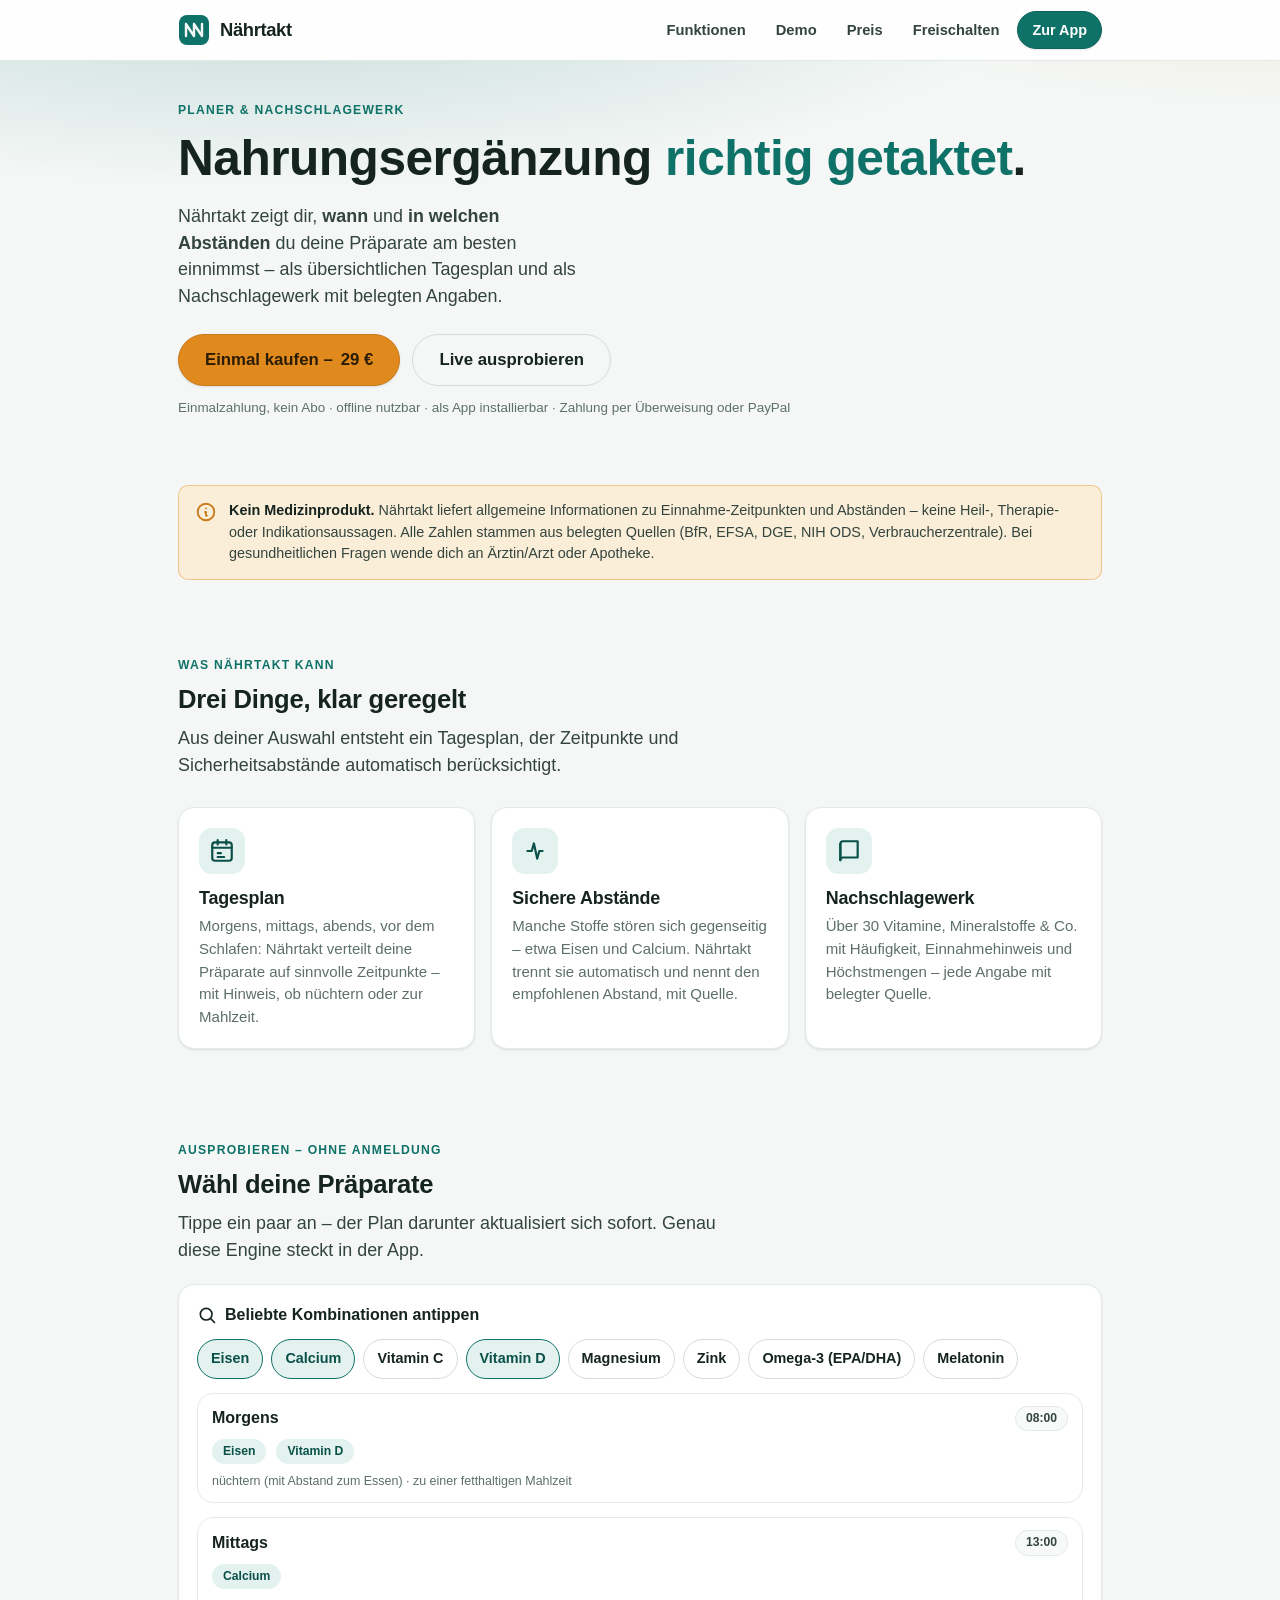
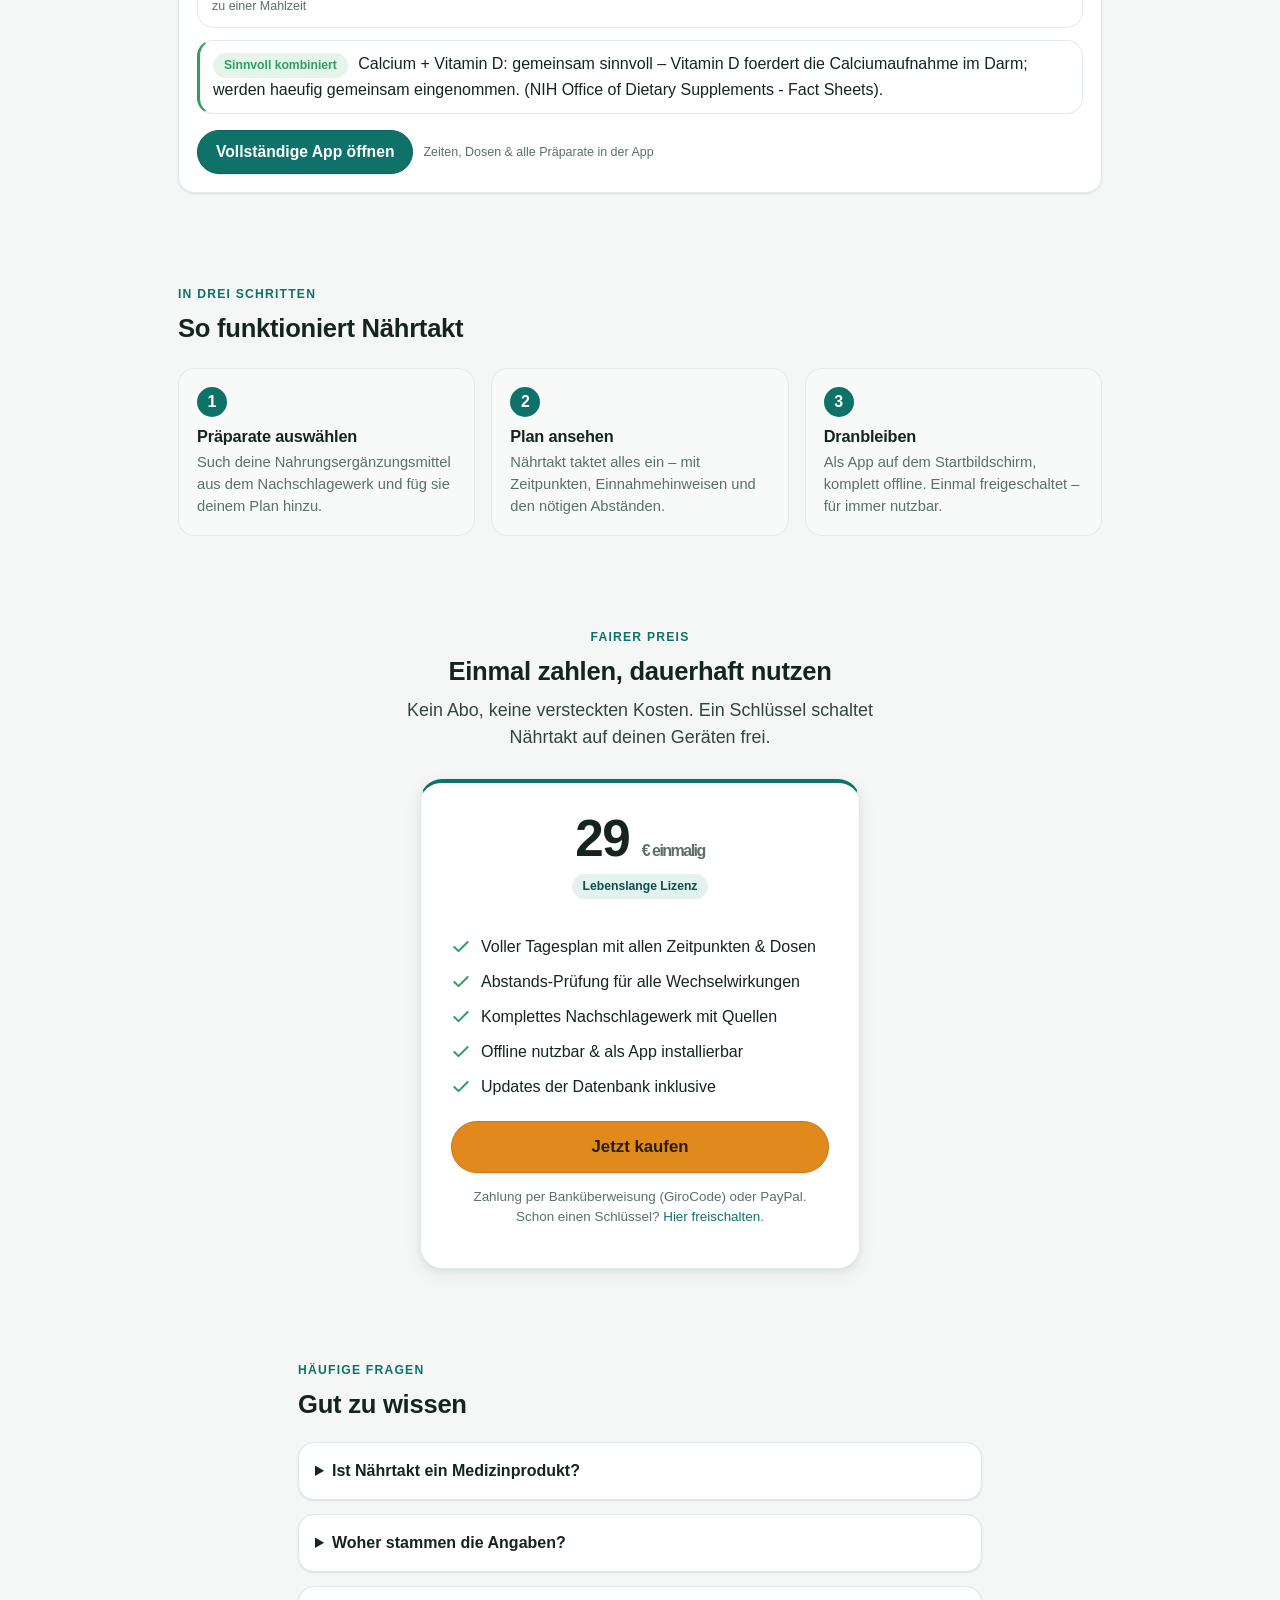
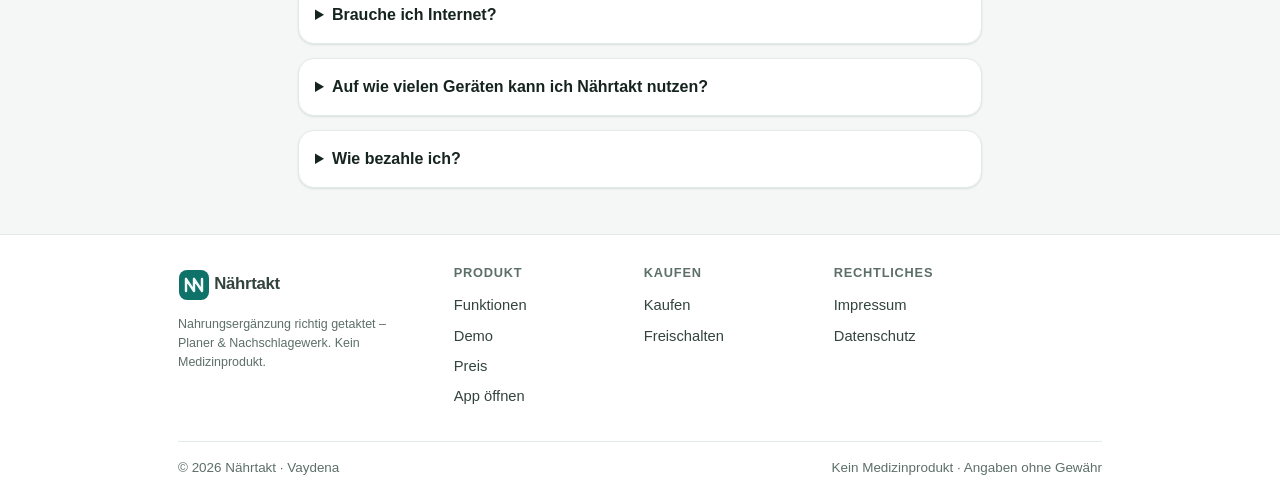
==== naehrtakt-web/index.html @ b441001d "Nährtakt: statische PWA + Supabase-Functions + Hostinger-Deploy Planer und Nachschlagewerk für Nahru" ====
<!doctype html>
<html lang="de">
<head>
<meta charset="utf-8">
<meta name="viewport" content="width=device-width, initial-scale=1, viewport-fit=cover">
<meta name="theme-color" content="#0f7268" media="(prefers-color-scheme: light)">
<meta name="theme-color" content="#16211d" media="(prefers-color-scheme: dark)">
<title>Nährtakt – Nahrungsergänzung richtig getaktet</title>
<meta name="description" content="Nährtakt zeigt dir, wann und in welchen Abständen du deine Nahrungsergänzungsmittel am besten einnimmst – als Tagesplan und Nachschlagewerk. Offline nutzbar, kein Abo. Kein Medizinprodukt.">
<meta name="robots" content="index,follow">
<link rel="canonical" href="https://naehrtakt.vaydena.de/">
<meta property="og:type" content="website">
<meta property="og:title" content="Nährtakt – Nahrungsergänzung richtig getaktet">
<meta property="og:description" content="Tagesplan, Einnahme-Zeitpunkte und Sicherheits-Abstände für deine Nahrungsergänzungsmittel. Offline, ohne Abo.">
<meta property="og:url" content="https://naehrtakt.vaydena.de/">
<meta property="og:locale" content="de_DE">
<link rel="manifest" href="manifest.webmanifest">
<link rel="apple-touch-icon" href="assets/img/icon-180.png">
<link rel="icon" href="assets/img/favicon.svg" type="image/svg+xml">
<link rel="icon" href="assets/img/favicon-32.png" sizes="32x32">
<link rel="stylesheet" href="assets/app.css">
<link rel="stylesheet" href="assets/site.css">
</head>
<body>

<div class="site">

  <!-- ======================= Kopfzeile ======================= -->
  <header class="site-header">
    <div class="container bar">
      <a class="brand" href="index.html" aria-label="Nährtakt Startseite">
        <svg viewBox="0 0 32 32" aria-hidden="true">
          <rect x="1" y="1" width="30" height="30" rx="8" fill="var(--primary)"/>
          <path d="M8 22V10m0 0l8 12m0-12v12m0-12l8 12V10" fill="none" stroke="#fff" stroke-width="2.4" stroke-linecap="round" stroke-linejoin="round" opacity=".95"/>
        </svg>
        Nährtakt
      </a>
      <nav class="site-nav" aria-label="Hauptnavigation">
        <a class="navlink hide-sm" href="#funktionen">Funktionen</a>
        <a class="navlink hide-sm" href="#demo">Demo</a>
        <a class="navlink hide-sm" href="#preis">Preis</a>
        <a class="navlink" href="freischalten.html">Freischalten</a>
        <a class="btn primary sm" href="app.html">Zur App</a>
      </nav>
    </div>
  </header>

  <main>

    <!-- ======================= Hero ======================= -->
    <section class="hero">
      <div class="container">
        <p class="eyebrow">Planer &amp; Nachschlagewerk</p>
        <h1>Nahrungsergänzung <span class="hl">richtig getaktet</span>.</h1>
        <p class="lead">Nährtakt zeigt dir, <strong>wann</strong> und <strong>in welchen Abständen</strong> du deine
          Präparate am besten einnimmst – als übersichtlichen Tagesplan und als Nachschlagewerk mit belegten Angaben.</p>
        <div class="cta-row">
          <a class="btn accent lg" href="#preis">Einmal kaufen – <span id="ctaPrice">29 €</span></a>
          <a class="btn ghost lg" href="#demo">Live ausprobieren</a>
        </div>
        <p class="cta-note">Einmalzahlung, kein Abo · offline nutzbar · als App installierbar · Zahlung per Überweisung oder PayPal</p>
      </div>
    </section>

    <!-- ======================= Med-Hinweis ======================= -->
    <section class="section tight" aria-label="Rechtlicher Hinweis">
      <div class="container">
        <div class="med-note">
          <svg width="22" height="22" viewBox="0 0 24 24" fill="none" stroke="currentColor" stroke-width="2" stroke-linecap="round" stroke-linejoin="round" aria-hidden="true">
            <circle cx="12" cy="12" r="9"/><path d="M12 8h.01M11 12h1v4h1"/>
          </svg>
          <div><strong>Kein Medizinprodukt.</strong> Nährtakt liefert allgemeine Informationen zu Einnahme-Zeitpunkten und
            Abständen – keine Heil-, Therapie- oder Indikationsaussagen. Alle Zahlen stammen aus belegten Quellen
            (BfR, EFSA, DGE, NIH ODS, Verbraucherzentrale). Bei gesundheitlichen Fragen wende dich an Ärztin/Arzt oder Apotheke.</div>
        </div>
      </div>
    </section>

    <!-- ======================= Funktionen ======================= -->
    <section class="section" id="funktionen">
      <div class="container">
        <p class="eyebrow">Was Nährtakt kann</p>
        <h2>Drei Dinge, klar geregelt</h2>
        <p class="lead" style="max-width:56ch;margin-bottom:28px">Aus deiner Auswahl entsteht ein Tagesplan, der
          Zeitpunkte und Sicherheits­abstände automatisch berücksichtigt.</p>
        <div class="feature-grid">
          <div class="feature">
            <div class="fi"><svg width="26" height="26" viewBox="0 0 24 24" fill="none" stroke="currentColor" stroke-width="2" stroke-linecap="round" stroke-linejoin="round"><rect x="3" y="4" width="18" height="17" rx="2.5"/><path d="M3 9h18M8 2v4M16 2v4M8 14h3M8 17.5h6"/></svg></div>
            <h3>Tagesplan</h3>
            <p>Morgens, mittags, abends, vor dem Schlafen: Nährtakt verteilt deine Präparate auf sinnvolle Zeitpunkte –
              mit Hinweis, ob nüchtern oder zur Mahlzeit.</p>
          </div>
          <div class="feature">
            <div class="fi"><svg width="26" height="26" viewBox="0 0 24 24" fill="none" stroke="currentColor" stroke-width="2" stroke-linecap="round" stroke-linejoin="round"><path d="M5 12h4l2-7 3 14 2-7h3"/></svg></div>
            <h3>Sichere Abstände</h3>
            <p>Manche Stoffe stören sich gegenseitig – etwa Eisen und Calcium. Nährtakt trennt sie automatisch und nennt
              den empfohlenen Abstand, mit Quelle.</p>
          </div>
          <div class="feature">
            <div class="fi"><svg width="26" height="26" viewBox="0 0 24 24" fill="none" stroke="currentColor" stroke-width="2" stroke-linecap="round" stroke-linejoin="round"><path d="M4 5.5A2.5 2.5 0 0 1 6.5 3H20v15H6.5A2.5 2.5 0 0 0 4 20.5z"/><path d="M4 5.5V20.5"/></svg></div>
            <h3>Nachschlagewerk</h3>
            <p>Über 30 Vitamine, Mineralstoffe &amp; Co. mit Häufigkeit, Einnahme­hinweis und Höchstmengen – jede Angabe
              mit belegter Quelle.</p>
          </div>
        </div>
      </div>
    </section>

    <!-- ======================= Live-Demo ======================= -->
    <section class="section" id="demo">
      <div class="container">
        <p class="eyebrow">Ausprobieren – ohne Anmeldung</p>
        <h2>Wähl deine Präparate</h2>
        <p class="lead" style="max-width:56ch;margin-bottom:20px">Tippe ein paar an – der Plan darunter aktualisiert sich
          sofort. Genau diese Engine steckt in der App.</p>

        <div class="demo">
          <div class="demo-head">
            <svg width="20" height="20" viewBox="0 0 24 24" fill="none" stroke="currentColor" stroke-width="2" stroke-linecap="round"><circle cx="11" cy="11" r="7"/><path d="M21 21l-4.3-4.3"/></svg>
            <span>Beliebte Kombinationen antippen</span>
          </div>
          <div class="chips" id="demoChips" role="group" aria-label="Präparate auswählen"></div>
          <div class="out" id="demoOut" aria-live="polite"></div>
          <div class="row wrap-row" style="margin-top:16px">
            <a class="btn primary" href="app.html">Vollständige App öffnen</a>
            <span class="muted tiny">Zeiten, Dosen &amp; alle Präparate in der App</span>
          </div>
        </div>
      </div>
    </section>

    <!-- ======================= So funktioniert's ======================= -->
    <section class="section" id="so">
      <div class="container">
        <p class="eyebrow">In drei Schritten</p>
        <h2>So funktioniert Nährtakt</h2>
        <div class="steps" style="margin-top:24px">
          <div class="step"><div class="n">1</div><h3>Präparate auswählen</h3><p>Such deine Nahrungsergänzungsmittel aus dem Nachschlagewerk und füg sie deinem Plan hinzu.</p></div>
          <div class="step"><div class="n">2</div><h3>Plan ansehen</h3><p>Nährtakt taktet alles ein – mit Zeitpunkten, Einnahme­hinweisen und den nötigen Abständen.</p></div>
          <div class="step"><div class="n">3</div><h3>Dranbleiben</h3><p>Als App auf dem Startbildschirm, komplett offline. Einmal freigeschaltet – für immer nutzbar.</p></div>
        </div>
      </div>
    </section>

    <!-- ======================= Preis ======================= -->
    <section class="section" id="preis">
      <div class="container">
        <p class="eyebrow center" style="text-align:center">Fairer Preis</p>
        <h2 class="center">Einmal zahlen, dauerhaft nutzen</h2>
        <p class="lead center" style="max-width:48ch;margin:0 auto 28px">Kein Abo, keine versteckten Kosten. Ein Schlüssel
          schaltet Nährtakt auf deinen Geräten frei.</p>
        <div class="price-wrap">
          <div class="price-card">
            <div class="amount"><span id="priceAmount">29</span> <small>€ einmalig</small></div>
            <span class="badge primary once">Lebenslange Lizenz</span>
            <ul class="price-list">
              <li><svg width="20" height="20" viewBox="0 0 24 24" fill="none" stroke="currentColor" stroke-width="2.4" stroke-linecap="round" stroke-linejoin="round"><path d="M20 6 9 17l-5-5"/></svg><span>Voller Tagesplan mit allen Zeitpunkten &amp; Dosen</span></li>
              <li><svg width="20" height="20" viewBox="0 0 24 24" fill="none" stroke="currentColor" stroke-width="2.4" stroke-linecap="round" stroke-linejoin="round"><path d="M20 6 9 17l-5-5"/></svg><span>Abstands-Prüfung für alle Wechselwirkungen</span></li>
              <li><svg width="20" height="20" viewBox="0 0 24 24" fill="none" stroke="currentColor" stroke-width="2.4" stroke-linecap="round" stroke-linejoin="round"><path d="M20 6 9 17l-5-5"/></svg><span>Komplettes Nachschlagewerk mit Quellen</span></li>
              <li><svg width="20" height="20" viewBox="0 0 24 24" fill="none" stroke="currentColor" stroke-width="2.4" stroke-linecap="round" stroke-linejoin="round"><path d="M20 6 9 17l-5-5"/></svg><span>Offline nutzbar &amp; als App installierbar</span></li>
              <li><svg width="20" height="20" viewBox="0 0 24 24" fill="none" stroke="currentColor" stroke-width="2.4" stroke-linecap="round" stroke-linejoin="round"><path d="M20 6 9 17l-5-5"/></svg><span>Updates der Datenbank inklusive</span></li>
            </ul>
            <a class="btn accent block lg" href="zahlung.html">Jetzt kaufen</a>
            <p class="cta-note" style="text-align:center;margin-top:14px">Zahlung per Banküberweisung (GiroCode) oder PayPal.<br>
              Schon einen Schlüssel? <a href="freischalten.html">Hier freischalten</a>.</p>
          </div>
        </div>
      </div>
    </section>

    <!-- ======================= FAQ ======================= -->
    <section class="section" id="faq">
      <div class="container narrow">
        <p class="eyebrow">Häufige Fragen</p>
        <h2>Gut zu wissen</h2>
        <div class="stack" style="margin-top:22px">
          <details class="card"><summary><strong>Ist Nährtakt ein Medizinprodukt?</strong></summary>
            <p class="muted" style="margin-top:10px">Nein. Nährtakt ist ein Informations- und Planungswerkzeug für
              Nahrungsergänzungsmittel und trifft keine Heil- oder Therapieaussagen. Die Angaben ersetzen keine ärztliche
              oder apothekerliche Beratung.</p></details>
          <details class="card"><summary><strong>Woher stammen die Angaben?</strong></summary>
            <p class="muted" style="margin-top:10px">Ausschließlich aus belegten, öffentlich zugänglichen Quellen: BfR
              (Höchstmengen), EFSA/SCF (Upper Levels), DGE, NIH Office of Dietary Supplements und der Verbraucherzentrale.
              Jede Angabe ist im Nachschlagewerk mit Quelle hinterlegt.</p></details>
          <details class="card"><summary><strong>Brauche ich Internet?</strong></summary>
            <p class="muted" style="margin-top:10px">Nur einmal zum Freischalten. Danach läuft Nährtakt vollständig offline
              – die Daten liegen auf deinem Gerät. Du kannst die App auf dem Startbildschirm installieren.</p></details>
          <details class="card"><summary><strong>Auf wie vielen Geräten kann ich Nährtakt nutzen?</strong></summary>
            <p class="muted" style="margin-top:10px">Ein Schlüssel gilt für mehrere deiner Geräte. Freischalten geht ganz
              einfach über <a href="freischalten.html">Freischalten</a> mit deinem Lizenzschlüssel.</p></details>
          <details class="card"><summary><strong>Wie bezahle ich?</strong></summary>
            <p class="muted" style="margin-top:10px">Per Banküberweisung – bequem mit dem GiroCode zum Abscannen – oder per
              PayPal. Nach Zahlungseingang erhältst du deinen Lizenzschlüssel per E-Mail.</p></details>
        </div>
      </div>
    </section>

  </main>

  <!-- ======================= Footer ======================= -->
  <footer class="site-footer">
    <div class="container">
      <div class="cols">
        <div class="fcol">
          <a class="brand" href="index.html" style="font-size:1.05rem">
            <svg viewBox="0 0 32 32" aria-hidden="true">
              <rect x="1" y="1" width="30" height="30" rx="8" fill="var(--primary)"/>
              <path d="M8 22V10m0 0l8 12m0-12v12m0-12l8 12V10" fill="none" stroke="#fff" stroke-width="2.4" stroke-linecap="round" stroke-linejoin="round" opacity=".95"/>
            </svg>
            Nährtakt
          </a>
          <p class="muted tiny" style="margin-top:10px;max-width:34ch">Nahrungsergänzung richtig getaktet – Planer &amp;
            Nachschlagewerk. Kein Medizinprodukt.</p>
        </div>
        <div class="fcol">
          <h4>Produkt</h4>
          <a href="#funktionen">Funktionen</a>
          <a href="#demo">Demo</a>
          <a href="#preis">Preis</a>
          <a href="app.html">App öffnen</a>
        </div>
        <div class="fcol">
          <h4>Kaufen</h4>
          <a href="zahlung.html">Kaufen</a>
          <a href="freischalten.html">Freischalten</a>
        </div>
        <div class="fcol">
          <h4>Rechtliches</h4>
          <a href="impressum.html">Impressum</a>
          <a href="datenschutz.html">Datenschutz</a>
        </div>
      </div>
      <div class="fbot">
        <span>© <span id="year">2026</span> Nährtakt · Vaydena</span>
        <span>Kein Medizinprodukt · Angaben ohne Gewähr</span>
      </div>
    </div>
  </footer>

</div>

<script src="assets/config.js"></script>
<script src="assets/engine.js"></script>
<script>
(function () {
  "use strict";
  var C = window.NT_CONFIG || {};

  // Preis/Jahr aus Konfiguration
  try {
    var pv = (C.priceValue != null) ? String(C.priceValue).replace(/\.00$/, "") : "29";
    var pa = document.getElementById("priceAmount"); if (pa) pa.textContent = pv;
    var cp = document.getElementById("ctaPrice"); if (cp) cp.textContent = C.price || (pv + " €");
    var yr = document.getElementById("year"); if (yr) yr.textContent = new Date().getFullYear();
  } catch (e) {}

  // ---------- Mini-Demo mit der echten Engine ----------
  var E = window.NaehrtaktEngine;
  var chipsEl = document.getElementById("demoChips");
  var outEl = document.getElementById("demoOut");
  if (!E || !chipsEl || !outEl) return;

  // Kuratierte, aussagekräftige Auswahl (zeigt Abstand + Synergie)
  var DEMO = ["eisen", "calcium", "vitamin-c", "vitamin-d", "magnesium", "zink", "omega-3", "melatonin"];
  var PRESELECT = ["eisen", "calcium", "vitamin-d"];
  var selected = {};
  PRESELECT.forEach(function (id) { selected[id] = true; });

  var esc = function (s) { return String(s == null ? "" : s).replace(/[&<>"]/g, function (c) {
    return { "&": "&amp;", "<": "&lt;", ">": "&gt;", '"': "&quot;" }[c]; }); };

  function render(db) {
    var byId = {};
    (db.supplements || []).forEach(function (s) { byId[s.id] = s; });

    // Chips
    chipsEl.innerHTML = "";
    DEMO.forEach(function (id) {
      var s = byId[id]; if (!s) return;
      var b = document.createElement("button");
      b.type = "button";
      b.className = "chip";
      b.setAttribute("aria-pressed", selected[id] ? "true" : "false");
      b.textContent = s.name;
      b.addEventListener("click", function () {
        selected[id] = !selected[id];
        b.setAttribute("aria-pressed", selected[id] ? "true" : "false");
        update(db);
      });
      chipsEl.appendChild(b);
    });
    update(db);
  }

  function update(db) {
    var sel = Object.keys(selected).filter(function (id) { return selected[id]; }).map(function (id) { return { id: id }; });
    if (sel.length === 0) {
      outEl.innerHTML = '<p class="muted" style="margin:8px 0 0">Wähle oben mindestens ein Präparat aus.</p>';
      return;
    }
    var plan = E.buildPlan(db, sel, {});
    var html = "";

    // Timeline (kompakt)
    html += '<div class="stack" style="margin-top:4px">';
    plan.slots.forEach(function (slot) {
      html += '<div class="card flat" style="padding:12px 14px;border:1px solid var(--line)">';
      html += '<div class="spread" style="margin-bottom:8px"><strong>' + esc(slot.label) + '</strong>' +
              '<span class="badge">' + esc(slot.time) + '</span></div>';
      html += '<div class="row wrap-row">';
      slot.items.forEach(function (it) {
        html += '<span class="badge primary">' + esc(it.name) + '</span>';
      });
      html += '</div>';
      // Einnahme-Hinweis pro Slot (kompakt: erster abweichender Hinweis)
      var wf = slot.items.map(function (it) { return it.withFoodLabel; }).filter(Boolean);
      if (wf.length) {
        var uniq = wf.filter(function (v, i, a) { return a.indexOf(v) === i; });
        html += '<p class="muted tiny" style="margin:8px 0 0">' + esc(uniq.join(" · ")) + '</p>';
      }
      html += '</div>';
    });
    html += '</div>';

    // Abstands-Warnungen (das Kernversprechen)
    if (plan.warnings && plan.warnings.length) {
      html += '<div class="stack" style="margin-top:12px">';
      plan.warnings.forEach(function (w) {
        var lvl = w.level === "danger" ? "danger" : "warn";
        html += '<div class="card flat" style="padding:11px 13px;border-left:3px solid var(--' + lvl + ')">' +
                '<span class="badge ' + lvl + '">Abstand</span> <span style="margin-left:6px">' + esc(w.text) + '</span></div>';
      });
      html += '</div>';
    }

    // Synergien (positiv)
    if (plan.synergies && plan.synergies.length) {
      html += '<div class="stack" style="margin-top:12px">';
      plan.synergies.forEach(function (sy) {
        html += '<div class="card flat" style="padding:11px 13px;border-left:3px solid var(--ok)">' +
                '<span class="badge ok">Sinnvoll kombiniert</span> <span style="margin-left:6px">' + esc(sy.text) + '</span></div>';
      });
      html += '</div>';
    }

    outEl.innerHTML = html;
  }

  fetch("assets/data/supplements.json", { cache: "no-cache" })
    .then(function (r) { return r.json(); })
    .then(function (db) { render(db); })
    .catch(function () {
      outEl.innerHTML = '<p class="muted">Demo konnte nicht geladen werden. <a href="app.html">Zur App</a>.</p>';
    });
})();
</script>

</body>
</html>
---- naehrtakt-web/assets/app.css ----
/* ==========================================================================
   Nährtakt – Design-System (mobile-first, offline, keine externen Assets)
   ========================================================================== */

:root {
  /* Palette – frisch, gesundheitsnah, nicht klinisch */
  --bg:        #f4f7f6;
  --bg-2:      #eef3f1;
  --surface:   #ffffff;
  --surface-2: #f7faf9;
  --ink:       #16241f;
  --ink-soft:  #33443e;
  --muted:     #5d6f69;
  --muted-2:   #849690;
  --line:      #e2eae7;
  --line-2:    #d3ded9;

  --primary:      #0f7268;
  --primary-600:  #0c6259;
  --primary-700:  #0a5049;
  --primary-050:  #e3f2ef;
  --primary-ink:  #ffffff;

  --accent:     #e08a1e;   /* warmes Amber für Highlights/CTA */
  --accent-600: #c9781a;
  --accent-050: #fbeed8;

  --ok:      #2f9e5f;   --ok-050:   #e5f5ec;
  --warn:    #cf7a12;   --warn-050: #fbeed6;
  --danger:  #c23a29;   --danger-050:#fbe6e2;
  --info:    #2f6fb0;   --info-050: #e6eff8;

  --radius:    16px;
  --radius-sm: 10px;
  --radius-xs: 8px;
  --radius-pill: 999px;

  --shadow-sm: 0 1px 2px rgba(16,40,34,.06), 0 1px 3px rgba(16,40,34,.05);
  --shadow:    0 2px 6px rgba(16,40,34,.07), 0 6px 20px rgba(16,40,34,.06);
  --shadow-lg: 0 10px 40px rgba(16,40,34,.16);

  --font: -apple-system, BlinkMacSystemFont, "Segoe UI", Roboto, "Helvetica Neue", Arial, "Noto Sans", sans-serif;
  --mono: ui-monospace, SFMono-Regular, "SF Mono", Menlo, Consolas, monospace;

  --tap: 44px;               /* Mindest-Touchgröße */
  --maxw: 720px;             /* App-Inhaltsbreite */
  --header-h: 56px;
  --tabbar-h: 62px;
  --safe-b: env(safe-area-inset-bottom, 0px);
}

@media (prefers-color-scheme: dark) {
  :root:not([data-theme="light"]) {
    --bg:        #0e1613;
    --bg-2:      #121d19;
    --surface:   #16211d;
    --surface-2: #1b2925;
    --ink:       #eaf2ef;
    --ink-soft:  #cdd9d4;
    --muted:     #9db0aa;
    --muted-2:   #7d928c;
    --line:      #26332e;
    --line-2:    #33433d;

    --primary:      #35a99b;
    --primary-600:  #2c9084;
    --primary-700:  #247a70;
    --primary-050:  #16302b;
    --primary-ink:  #06110f;

    --accent:     #f0a53f;
    --accent-600: #d98f2c;
    --accent-050: #34260f;

    --ok:      #45b877;   --ok-050:   #12271b;
    --warn:    #e0982f;   --warn-050: #2c2110;
    --danger:  #e0604e;   --danger-050:#2e1512;
    --info:    #5a97d6;   --info-050: #101f2e;

    --shadow-sm: 0 1px 2px rgba(0,0,0,.4);
    --shadow:    0 2px 8px rgba(0,0,0,.45);
    --shadow-lg: 0 12px 44px rgba(0,0,0,.55);
  }
}
:root[data-theme="dark"] {
  --bg:#0e1613; --bg-2:#121d19; --surface:#16211d; --surface-2:#1b2925;
  --ink:#eaf2ef; --ink-soft:#cdd9d4; --muted:#9db0aa; --muted-2:#7d928c;
  --line:#26332e; --line-2:#33433d;
  --primary:#35a99b; --primary-600:#2c9084; --primary-700:#247a70; --primary-050:#16302b; --primary-ink:#06110f;
  --accent:#f0a53f; --accent-600:#d98f2c; --accent-050:#34260f;
  --ok:#45b877; --ok-050:#12271b; --warn:#e0982f; --warn-050:#2c2110;
  --danger:#e0604e; --danger-050:#2e1512; --info:#5a97d6; --info-050:#101f2e;
  --shadow-sm:0 1px 2px rgba(0,0,0,.4); --shadow:0 2px 8px rgba(0,0,0,.45); --shadow-lg:0 12px 44px rgba(0,0,0,.55);
}

/* ---------- Reset ---------- */
*, *::before, *::after { box-sizing: border-box; }
html { -webkit-text-size-adjust: 100%; }
body {
  margin: 0;
  font-family: var(--font);
  background: var(--bg);
  color: var(--ink);
  line-height: 1.5;
  -webkit-font-smoothing: antialiased;
  text-rendering: optimizeLegibility;
  overflow-wrap: break-word;
}
img, svg { max-width: 100%; vertical-align: middle; }
button, input, select, textarea { font: inherit; color: inherit; }
button { cursor: pointer; }
a { color: var(--primary); text-decoration: none; }
a:hover { text-decoration: underline; }
h1,h2,h3,h4 { line-height: 1.2; margin: 0 0 .4em; letter-spacing: -.01em; }
h1 { font-size: clamp(1.6rem, 5vw, 2.3rem); }
h2 { font-size: clamp(1.25rem, 3.5vw, 1.6rem); }
h3 { font-size: 1.12rem; }
p  { margin: 0 0 .8em; }
small { font-size: .82rem; }
[hidden] { display: none !important; }
:focus-visible { outline: 3px solid color-mix(in srgb, var(--primary) 55%, transparent); outline-offset: 2px; border-radius: 6px; }

/* ---------- Layout-Helfer ---------- */
.wrap { width: 100%; max-width: var(--maxw); margin-inline: auto; padding-inline: 16px; }
.stack > * + * { margin-top: 14px; }
.row { display: flex; gap: 10px; align-items: center; }
.row.wrap-row { flex-wrap: wrap; }
.spread { display: flex; align-items: center; justify-content: space-between; gap: 10px; }
.grow { flex: 1 1 auto; min-width: 0; }
.center { text-align: center; }
.muted { color: var(--muted); }
.tiny { font-size: .78rem; }
.nowrap { white-space: nowrap; }

/* ---------- Buttons ---------- */
.btn {
  display: inline-flex; align-items: center; justify-content: center; gap: 8px;
  min-height: var(--tap); padding: 11px 18px;
  border: 1px solid transparent; border-radius: var(--radius-pill);
  font-weight: 650; font-size: .98rem; line-height: 1;
  background: var(--surface-2); color: var(--ink);
  box-shadow: var(--shadow-sm); transition: transform .06s ease, background .15s ease, box-shadow .15s ease;
  text-decoration: none; -webkit-tap-highlight-color: transparent;
}
.btn:hover { text-decoration: none; }
.btn:active { transform: translateY(1px); }
.btn.primary { background: var(--primary); color: var(--primary-ink); border-color: var(--primary-600); }
.btn.primary:hover { background: var(--primary-600); }
.btn.accent { background: var(--accent); color: #2a1c05; border-color: var(--accent-600); }
.btn.accent:hover { background: var(--accent-600); }
.btn.ghost { background: transparent; box-shadow: none; border-color: var(--line-2); }
.btn.ghost:hover { background: var(--surface-2); }
.btn.subtle { background: var(--primary-050); color: var(--primary-700); box-shadow: none; }
.btn.danger { background: var(--danger-050); color: var(--danger); box-shadow: none; }
.btn.block { width: 100%; }
.btn.sm { min-height: 38px; padding: 8px 14px; font-size: .9rem; }
.btn.lg { min-height: 52px; padding: 14px 26px; font-size: 1.05rem; }
.btn:disabled { opacity: .5; cursor: not-allowed; }
.btn-icon {
  display:inline-flex; align-items:center; justify-content:center;
  width:var(--tap); height:var(--tap); border-radius:var(--radius-pill);
  background:transparent; border:1px solid transparent; color:var(--ink);
}
.btn-icon:hover { background: var(--surface-2); }

/* ---------- Cards & Surfaces ---------- */
.card {
  background: var(--surface); border: 1px solid var(--line);
  border-radius: var(--radius); box-shadow: var(--shadow-sm);
  padding: 16px;
}
.card.pad-lg { padding: 20px; }
.card.flat { box-shadow: none; }
.card.accent-top { border-top: 3px solid var(--primary); }
.section-title { font-size: .82rem; font-weight: 700; letter-spacing: .04em; text-transform: uppercase; color: var(--muted); margin: 0 0 8px; }

/* ---------- Badges / Pills / Chips ---------- */
.badge {
  display: inline-flex; align-items: center; gap: 6px;
  padding: 3px 10px; border-radius: var(--radius-pill);
  font-size: .76rem; font-weight: 650; line-height: 1.4;
  background: var(--surface-2); color: var(--ink-soft); border: 1px solid var(--line);
}
.badge.ok     { background: var(--ok-050);     color: var(--ok);     border-color: transparent; }
.badge.warn   { background: var(--warn-050);   color: var(--warn);   border-color: transparent; }
.badge.danger { background: var(--danger-050); color: var(--danger); border-color: transparent; }
.badge.info   { background: var(--info-050);   color: var(--info);   border-color: transparent; }
.badge.primary{ background: var(--primary-050);color: var(--primary-700); border-color: transparent; }
.dot { width: 8px; height: 8px; border-radius: 50%; background: var(--muted); flex: 0 0 auto; }
.dot.ok{background:var(--ok);} .dot.warn{background:var(--warn);} .dot.danger{background:var(--danger);} .dot.info{background:var(--info);}

.chip {
  display: inline-flex; align-items: center; gap: 7px;
  padding: 8px 13px; border-radius: var(--radius-pill);
  background: var(--surface); border: 1px solid var(--line-2);
  font-size: .9rem; font-weight: 550; cursor: pointer; user-select: none;
  transition: background .12s ease, border-color .12s ease;
}
.chip:hover { background: var(--surface-2); }
.chip[aria-pressed="true"], .chip.active {
  background: var(--primary-050); border-color: var(--primary); color: var(--primary-700); font-weight: 650;
}
.chip .x { opacity: .6; font-weight: 700; }

/* ---------- Inputs ---------- */
.field { display: block; margin-bottom: 14px; }
.field > label { display: block; font-size: .86rem; font-weight: 650; margin-bottom: 6px; color: var(--ink-soft); }
.input, .select, .textarea {
  width: 100%; min-height: var(--tap); padding: 11px 13px;
  background: var(--surface); color: var(--ink);
  border: 1px solid var(--line-2); border-radius: var(--radius-sm);
  font-size: 1rem; transition: border-color .12s ease, box-shadow .12s ease;
}
.input:focus, .select:focus, .textarea:focus {
  outline: none; border-color: var(--primary);
  box-shadow: 0 0 0 3px color-mix(in srgb, var(--primary) 22%, transparent);
}
.textarea { min-height: 90px; resize: vertical; }
.input-hint { font-size: .8rem; color: var(--muted); margin-top: 5px; }
.input.mono { font-family: var(--mono); letter-spacing: .06em; text-transform: uppercase; }

.search {
  position: relative;
}
.search .input { padding-left: 40px; border-radius: var(--radius-pill); }
.search svg { position: absolute; left: 13px; top: 50%; transform: translateY(-50%); color: var(--muted); pointer-events: none; }

/* ---------- App-Shell ---------- */
.app-shell { min-height: 100dvh; display: flex; flex-direction: column; background: var(--bg); }
.appbar {
  position: sticky; top: 0; z-index: 30;
  height: var(--header-h); display: flex; align-items: center; gap: 10px;
  padding: 0 12px; background: color-mix(in srgb, var(--surface) 88%, transparent);
  backdrop-filter: saturate(150%) blur(10px);
  border-bottom: 1px solid var(--line);
}
.appbar .title { font-weight: 750; font-size: 1.05rem; letter-spacing: -.01em; }
.appbar .brand-mark { width: 30px; height: 30px; flex: 0 0 auto; }
.app-main { flex: 1 1 auto; padding: 16px 0 calc(var(--tabbar-h) + var(--safe-b) + 20px); }

/* Bottom Tab-Bar (mobil) */
.tabbar {
  position: fixed; bottom: 0; left: 0; right: 0; z-index: 40;
  height: calc(var(--tabbar-h) + var(--safe-b)); padding-bottom: var(--safe-b);
  display: flex; background: color-mix(in srgb, var(--surface) 92%, transparent);
  backdrop-filter: saturate(150%) blur(12px);
  border-top: 1px solid var(--line);
}
.tabbar button {
  flex: 1; display: flex; flex-direction: column; align-items: center; justify-content: center; gap: 3px;
  background: none; border: 0; color: var(--muted); font-size: .72rem; font-weight: 600;
  min-height: var(--tap); padding: 6px 2px;
}
.tabbar button svg { width: 24px; height: 24px; }
.tabbar button[aria-selected="true"] { color: var(--primary); }
.tabbar button[aria-selected="true"] svg { transform: translateY(-1px); }

.view { animation: fade .18s ease; }
@keyframes fade { from { opacity: 0; transform: translateY(4px); } to { opacity: 1; transform: none; } }

/* ---------- List-Rows (Nachschlagewerk) ---------- */
.list { display: flex; flex-direction: column; gap: 8px; }
.list-row {
  display: flex; align-items: center; gap: 12px;
  padding: 12px 14px; background: var(--surface);
  border: 1px solid var(--line); border-radius: var(--radius-sm);
  text-align: left; width: 100%; box-shadow: var(--shadow-sm); cursor: pointer;
  transition: border-color .12s ease, transform .06s ease;
}
.list-row:hover { border-color: var(--line-2); }
.list-row:active { transform: scale(.995); }
.list-row .lead {
  width: 40px; height: 40px; flex: 0 0 auto; border-radius: 11px;
  display: grid; place-items: center; font-weight: 750; font-size: .95rem;
  background: var(--primary-050); color: var(--primary-700);
}
.list-row .lead.cat-vitamin-fett  { background:#fbeed8; color:#a56b12; }
.list-row .lead.cat-vitamin-wasser{ background:#e3f2ef; color:#0a5049; }
.list-row .lead.cat-mineralstoff  { background:#e6eff8; color:#2f6fb0; }
.list-row .lead.cat-spurenelement { background:#efe6f6; color:#7141a8; }
.list-row .lead.cat-omega         { background:#e5f5ec; color:#2f9e5f; }
.list-row .lead.cat-aminosaeure   { background:#fdeae2; color:#c0492f; }
.list-row .lead.cat-probiotikum   { background:#e7f3f6; color:#1d7a94; }
.list-row .lead.cat-sonstige      { background:#eef1f0; color:#5d6f69; }
.list-row .rr { color: var(--muted-2); flex: 0 0 auto; }
.list-row .name { font-weight: 650; }
.list-row .sub { font-size: .82rem; color: var(--muted); }

/* ---------- Detail-Sheet / Modal ---------- */
.sheet-backdrop {
  position: fixed; inset: 0; z-index: 60; background: rgba(8,16,13,.5);
  display: flex; align-items: flex-end; justify-content: center;
  animation: fade .15s ease;
}
@media (min-width: 640px){ .sheet-backdrop { align-items: center; padding: 20px; } }
.sheet {
  background: var(--surface); width: 100%; max-width: var(--maxw);
  max-height: 92dvh; overflow-y: auto;
  border-radius: 22px 22px 0 0; box-shadow: var(--shadow-lg);
  animation: slideup .22s cubic-bezier(.2,.7,.3,1);
  -webkit-overflow-scrolling: touch;
}
@media (min-width: 640px){ .sheet { border-radius: 22px; } }
@keyframes slideup { from { transform: translateY(20px); opacity: .6; } to { transform: none; opacity: 1; } }
.sheet-handle { width: 40px; height: 4px; background: var(--line-2); border-radius: 99px; margin: 10px auto 2px; }
.sheet-head { position: sticky; top: 0; background: var(--surface); padding: 8px 18px 12px; border-bottom: 1px solid var(--line); z-index: 2; }
.sheet-body { padding: 16px 18px 26px; }

.datarow { display: flex; gap: 12px; padding: 12px 0; border-bottom: 1px solid var(--line); }
.datarow:last-child { border-bottom: 0; }
.datarow .k { flex: 0 0 40%; font-size: .86rem; color: var(--muted); font-weight: 600; }
.datarow .v { flex: 1; font-weight: 550; }

/* ---------- Timeline / Tagesplan ---------- */
.timeline { position: relative; margin-left: 8px; padding-left: 22px; }
.timeline::before { content: ""; position: absolute; left: 5px; top: 6px; bottom: 6px; width: 2px; background: var(--line-2); }
.tl-slot { position: relative; margin-bottom: 16px; }
.tl-slot::before {
  content: ""; position: absolute; left: -22px; top: 4px; width: 12px; height: 12px;
  border-radius: 50%; background: var(--surface); border: 3px solid var(--primary);
}
.tl-slot.slot-morgens::before { border-color: var(--accent); }
.tl-slot.slot-mittags::before { border-color: var(--ok); }
.tl-slot.slot-abends::before  { border-color: var(--info); }
.tl-slot.slot-nacht::before   { border-color: var(--primary-700); }
.tl-time { font-weight: 750; font-size: .95rem; display: flex; align-items: center; gap: 8px; margin-bottom: 8px; }
.tl-time .lbl { color: var(--muted); font-weight: 600; font-size: .82rem; }
.tl-items { display: flex; flex-direction: column; gap: 8px; }
.tl-item {
  display: flex; align-items: center; gap: 10px; padding: 10px 12px;
  background: var(--surface); border: 1px solid var(--line); border-radius: var(--radius-sm);
}
.tl-item .pill-cat { width: 8px; align-self: stretch; border-radius: 99px; background: var(--primary); flex: 0 0 auto; }

/* ---------- Banner / Hinweise ---------- */
.banner {
  display: flex; gap: 11px; padding: 12px 14px; border-radius: var(--radius-sm);
  background: var(--info-050); color: var(--ink-soft); border: 1px solid transparent;
  font-size: .9rem;
}
.banner svg { flex: 0 0 auto; margin-top: 1px; }
.banner.warn   { background: var(--warn-050); }
.banner.danger { background: var(--danger-050); }
.banner.ok     { background: var(--ok-050); }
.banner strong { color: var(--ink); }

.disclaimer {
  font-size: .82rem; color: var(--muted); line-height: 1.5;
  background: var(--surface-2); border: 1px dashed var(--line-2);
  border-radius: var(--radius-sm); padding: 12px 14px;
}

/* ---------- Empty states ---------- */
.empty { text-align: center; padding: 40px 20px; color: var(--muted); }
.empty .ico { font-size: 2.4rem; margin-bottom: 8px; opacity: .7; }

/* ---------- Toast ---------- */
.toast-host { position: fixed; left: 0; right: 0; bottom: calc(var(--tabbar-h) + var(--safe-b) + 14px); z-index: 90; display: flex; flex-direction: column; align-items: center; gap: 8px; pointer-events: none; }
.toast {
  pointer-events: auto; background: var(--ink); color: var(--bg);
  padding: 11px 16px; border-radius: var(--radius-pill); box-shadow: var(--shadow-lg);
  font-size: .9rem; font-weight: 600; max-width: 90vw;
  animation: toastin .2s ease;
}
@keyframes toastin { from { transform: translateY(10px); opacity: 0; } to { transform: none; opacity: 1; } }

/* ---------- Loading overlay (PWA) ---------- */
.app-loading {
  position: fixed; inset: 0; z-index: 200; display: grid; place-items: center;
  background: var(--bg); gap: 14px; text-align: center;
}
.app-loading[hidden] { display: none !important; }  /* Falle: [hidden] muss display:grid überstimmen */
.spinner { width: 34px; height: 34px; border-radius: 50%; border: 3px solid var(--line-2); border-top-color: var(--primary); animation: spin .8s linear infinite; margin: 0 auto; }
@keyframes spin { to { transform: rotate(360deg); } }

/* ---------- Segmented control ---------- */
.segmented { display: flex; background: var(--surface-2); border: 1px solid var(--line); border-radius: var(--radius-pill); padding: 4px; gap: 4px; }
.segmented button { flex: 1; border: 0; background: transparent; border-radius: var(--radius-pill); min-height: 38px; font-weight: 600; font-size: .9rem; color: var(--muted); }
.segmented button[aria-selected="true"] { background: var(--surface); color: var(--primary); box-shadow: var(--shadow-sm); }

/* ---------- Utility ---------- */
.divider { height: 1px; background: var(--line); margin: 14px 0; border: 0; }
.sr-only { position: absolute; width: 1px; height: 1px; padding: 0; margin: -1px; overflow: hidden; clip: rect(0,0,0,0); white-space: nowrap; border: 0; }
.grid-2 { display: grid; grid-template-columns: 1fr 1fr; gap: 10px; }
@media (max-width: 380px){ .grid-2 { grid-template-columns: 1fr; } }
---- naehrtakt-web/assets/site.css ----
/* ==========================================================================
   Nährtakt – Seiten-Layout für Landing / Zahlung / Recht (nutzt app.css-Tokens)
   ========================================================================== */

.site { min-height: 100dvh; display: flex; flex-direction: column; background: var(--bg); }

/* ---------- Kopfzeile ---------- */
.site-header {
  position: sticky; top: 0; z-index: 50;
  background: color-mix(in srgb, var(--surface) 88%, transparent);
  backdrop-filter: saturate(150%) blur(10px);
  border-bottom: 1px solid var(--line);
}
.site-header .bar { display: flex; align-items: center; gap: 12px; height: 60px; }
.brand { display: inline-flex; align-items: center; gap: 10px; font-weight: 800; font-size: 1.15rem; color: var(--ink); letter-spacing: -.02em; }
.brand:hover { text-decoration: none; }
.brand svg { width: 32px; height: 32px; flex: 0 0 auto; }
.site-nav { margin-left: auto; display: flex; align-items: center; gap: 6px; }
.site-nav a.navlink { padding: 8px 12px; border-radius: var(--radius-pill); color: var(--ink-soft); font-weight: 600; font-size: .92rem; }
.site-nav a.navlink:hover { background: var(--surface-2); text-decoration: none; }
@media (max-width: 620px){ .site-nav a.navlink.hide-sm { display: none; } }

/* ---------- Container / Sections ---------- */
.container { width: 100%; max-width: 960px; margin-inline: auto; padding-inline: 18px; }
.container.narrow { max-width: 720px; }
.section { padding: 46px 0; }
.section.tight { padding: 30px 0; }
.eyebrow { text-transform: uppercase; letter-spacing: .10em; font-size: .76rem; font-weight: 800; color: var(--primary); margin: 0 0 10px; }
.lead { font-size: 1.12rem; color: var(--ink-soft); }

/* ---------- Hero ---------- */
.hero { padding: 40px 0 26px; position: relative; overflow: hidden; }
.hero::before {
  content: ""; position: absolute; inset: -40% -20% auto -20%; height: 460px; z-index: 0;
  background: radial-gradient(60% 60% at 30% 20%, color-mix(in srgb, var(--primary) 20%, transparent), transparent 70%),
              radial-gradient(50% 50% at 90% 10%, color-mix(in srgb, var(--accent) 16%, transparent), transparent 70%);
  pointer-events: none;
}
.hero > * { position: relative; z-index: 1; }
.hero h1 { font-size: clamp(2rem, 6.4vw, 3.1rem); margin: 0 0 14px; }
.hero h1 .hl { color: var(--primary); }
.hero .lead { max-width: 40ch; }
.cta-row { display: flex; flex-wrap: wrap; gap: 12px; margin-top: 24px; align-items: center; }
.cta-note { font-size: .84rem; color: var(--muted); margin-top: 12px; }

/* ---------- Feature-Grid ---------- */
.feature-grid { display: grid; grid-template-columns: repeat(3, 1fr); gap: 16px; }
@media (max-width: 820px){ .feature-grid { grid-template-columns: 1fr; } }
.feature { background: var(--surface); border: 1px solid var(--line); border-radius: var(--radius); padding: 20px; box-shadow: var(--shadow-sm); }
.feature .fi { width: 46px; height: 46px; border-radius: 13px; display: grid; place-items: center; background: var(--primary-050); color: var(--primary-700); margin-bottom: 14px; }
.feature .fi svg { width: 26px; height: 26px; }
.feature h3 { margin: 0 0 6px; }
.feature p { margin: 0; color: var(--muted); font-size: .94rem; }

/* ---------- Schritte ---------- */
.steps { display: grid; grid-template-columns: repeat(3, 1fr); gap: 16px; counter-reset: st; }
@media (max-width: 820px){ .steps { grid-template-columns: 1fr; } }
.step { background: var(--surface-2); border: 1px solid var(--line); border-radius: var(--radius); padding: 18px 18px 18px 18px; position: relative; }
.step .n { width: 30px; height: 30px; border-radius: 50%; background: var(--primary); color: #fff; font-weight: 800; display: grid; place-items: center; margin-bottom: 10px; }
.step h3 { margin: 0 0 4px; font-size: 1.02rem; }
.step p { margin: 0; color: var(--muted); font-size: .92rem; }

/* ---------- Preis-Karte ---------- */
.price-wrap { display: flex; justify-content: center; }
.price-card {
  background: var(--surface); border: 1px solid var(--line); border-radius: 22px;
  box-shadow: var(--shadow); padding: 30px; max-width: 440px; width: 100%; text-align: center;
  border-top: 4px solid var(--primary);
}
.price-card .amount { font-size: 3.2rem; font-weight: 850; letter-spacing: -.03em; color: var(--ink); line-height: 1; }
.price-card .amount small { font-size: 1rem; font-weight: 650; color: var(--muted); }
.price-card .once { display: inline-block; margin: 10px 0 18px; }
.price-list { text-align: left; margin: 18px 0 22px; display: flex; flex-direction: column; gap: 11px; }
.price-list li { list-style: none; display: flex; gap: 10px; align-items: flex-start; }
.price-list li svg { flex: 0 0 auto; color: var(--ok); margin-top: 2px; }
ul.price-list { padding: 0; }

/* ---------- Mini-Demo (Landing) ---------- */
.demo { background: var(--surface); border: 1px solid var(--line); border-radius: var(--radius); box-shadow: var(--shadow-sm); padding: 18px; }
.demo .demo-head { font-weight: 700; margin-bottom: 12px; display: flex; align-items: center; gap: 8px; }
.demo .chips { display: flex; flex-wrap: wrap; gap: 8px; margin-bottom: 14px; }
.demo .out { min-height: 40px; }

/* ---------- Zahlung ---------- */
.pay-grid { display: grid; grid-template-columns: 1fr 1fr; gap: 18px; }
@media (max-width: 760px){ .pay-grid { grid-template-columns: 1fr; } }
.qr-box { display: grid; place-items: center; padding: 16px; background: #fff; border-radius: var(--radius-sm); border: 1px solid var(--line); }
.qr-box svg { width: 220px; height: 220px; }
.kv { display: flex; flex-direction: column; gap: 2px; padding: 10px 0; border-bottom: 1px solid var(--line); }
.kv:last-child { border-bottom: 0; }
.kv .k { font-size: .78rem; color: var(--muted); font-weight: 600; }
.kv .v { font-weight: 650; font-family: var(--mono); font-size: .98rem; word-break: break-all; display: flex; align-items: center; gap: 8px; justify-content: space-between; }
.copy-btn { border: 1px solid var(--line-2); background: var(--surface-2); border-radius: var(--radius-pill); font-size: .76rem; font-weight: 650; padding: 4px 10px; flex: 0 0 auto; color: var(--ink-soft); }
.copy-btn:hover { background: var(--surface); }

/* ---------- Recht / Prosa ---------- */
.legal { max-width: 760px; }
.legal h1 { margin-bottom: 8px; }
.legal h2 { margin-top: 30px; font-size: 1.2rem; }
.legal h3 { margin-top: 20px; font-size: 1.02rem; }
.legal p, .legal li { color: var(--ink-soft); }
.legal a { word-break: break-word; }
.legal .updated { color: var(--muted); font-size: .86rem; }

/* ---------- Footer ---------- */
.site-footer { margin-top: auto; border-top: 1px solid var(--line); background: var(--surface); }
.site-footer .cols { display: flex; flex-wrap: wrap; gap: 18px 40px; padding: 30px 0; }
.site-footer .fcol { min-width: 150px; }
.site-footer .fcol h4 { font-size: .8rem; text-transform: uppercase; letter-spacing: .06em; color: var(--muted); margin: 0 0 10px; }
.site-footer .fcol a { display: block; padding: 4px 0; color: var(--ink-soft); font-size: .92rem; }
.site-footer .fbot { border-top: 1px solid var(--line); padding: 16px 0; display: flex; flex-wrap: wrap; gap: 8px; justify-content: space-between; color: var(--muted); font-size: .84rem; }

/* ---------- Med-Disclaimer-Band ---------- */
.med-note {
  background: var(--accent-050); border: 1px solid color-mix(in srgb, var(--accent) 40%, transparent);
  border-radius: var(--radius-sm); padding: 14px 16px; font-size: .9rem; color: var(--ink-soft);
  display: flex; gap: 12px; align-items: flex-start;
}
.med-note svg { flex: 0 0 auto; color: var(--accent-600); margin-top: 1px; }
.med-note strong { color: var(--ink); }
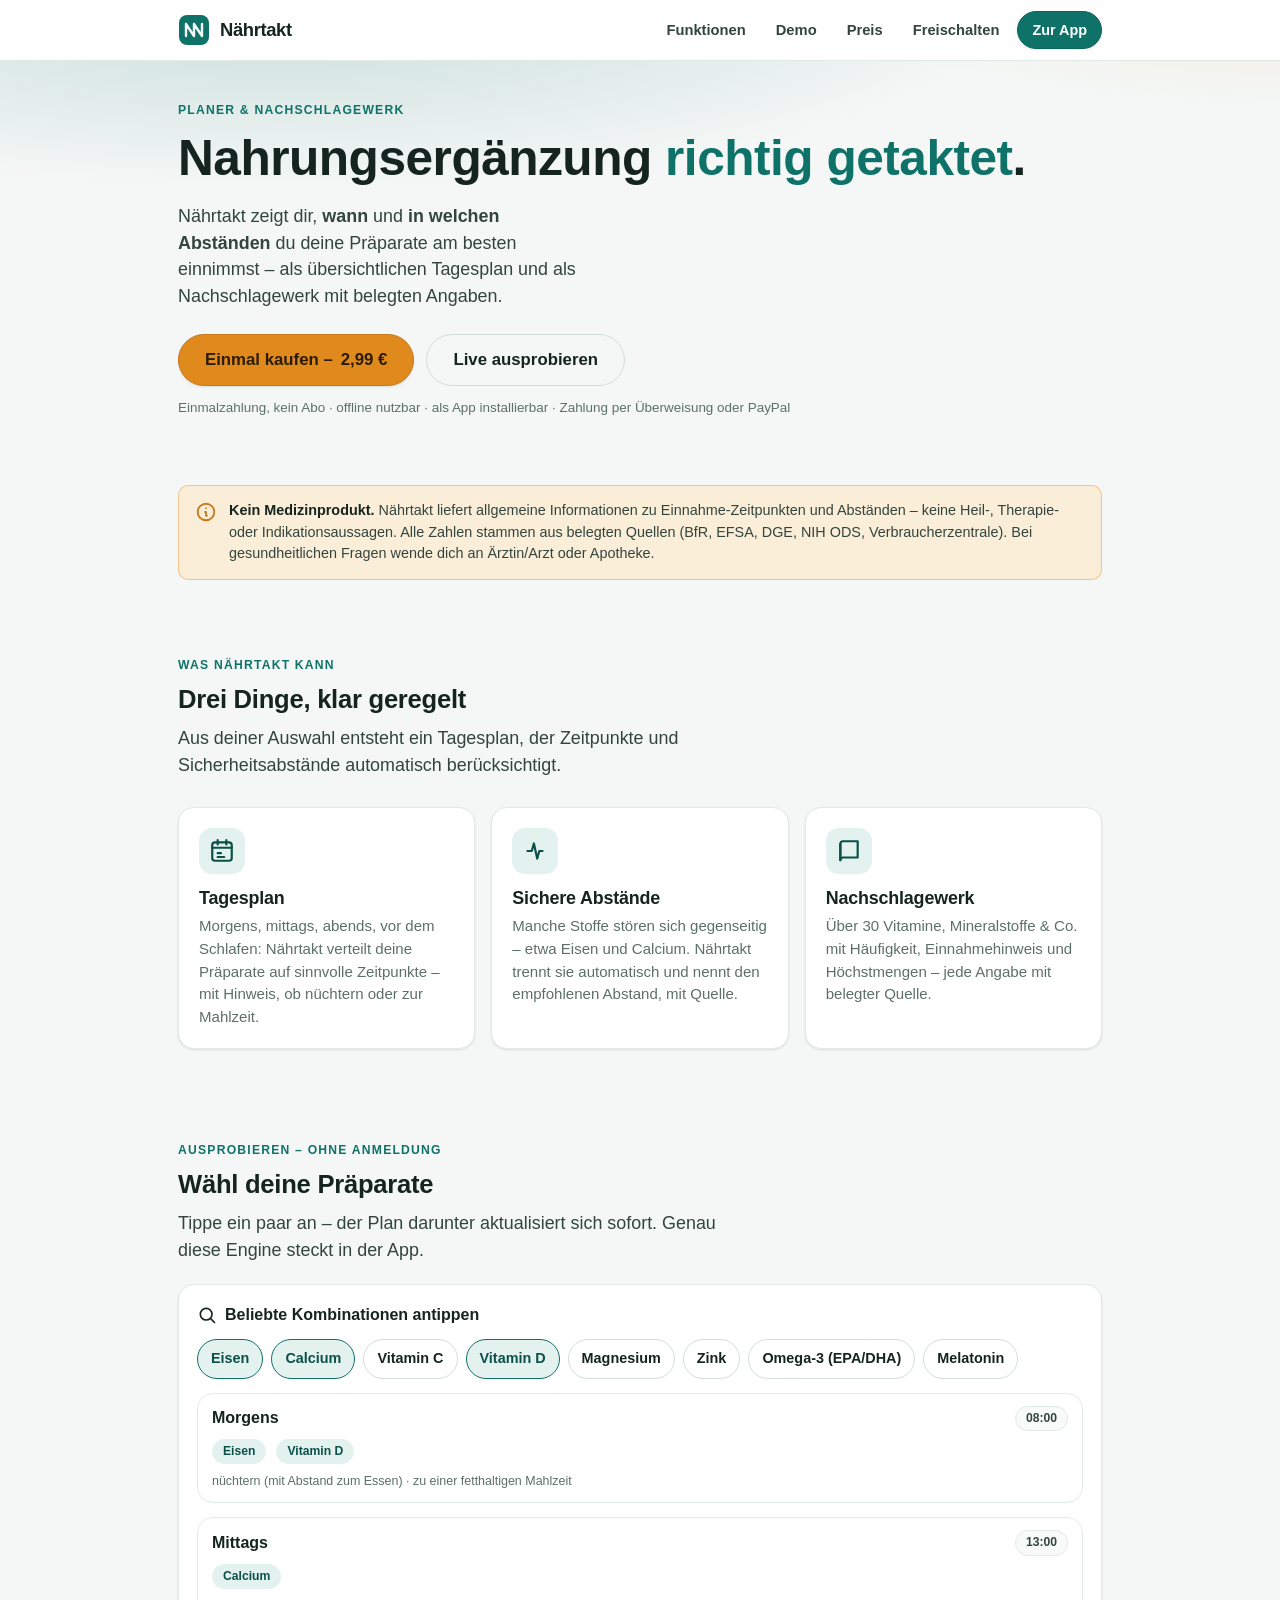
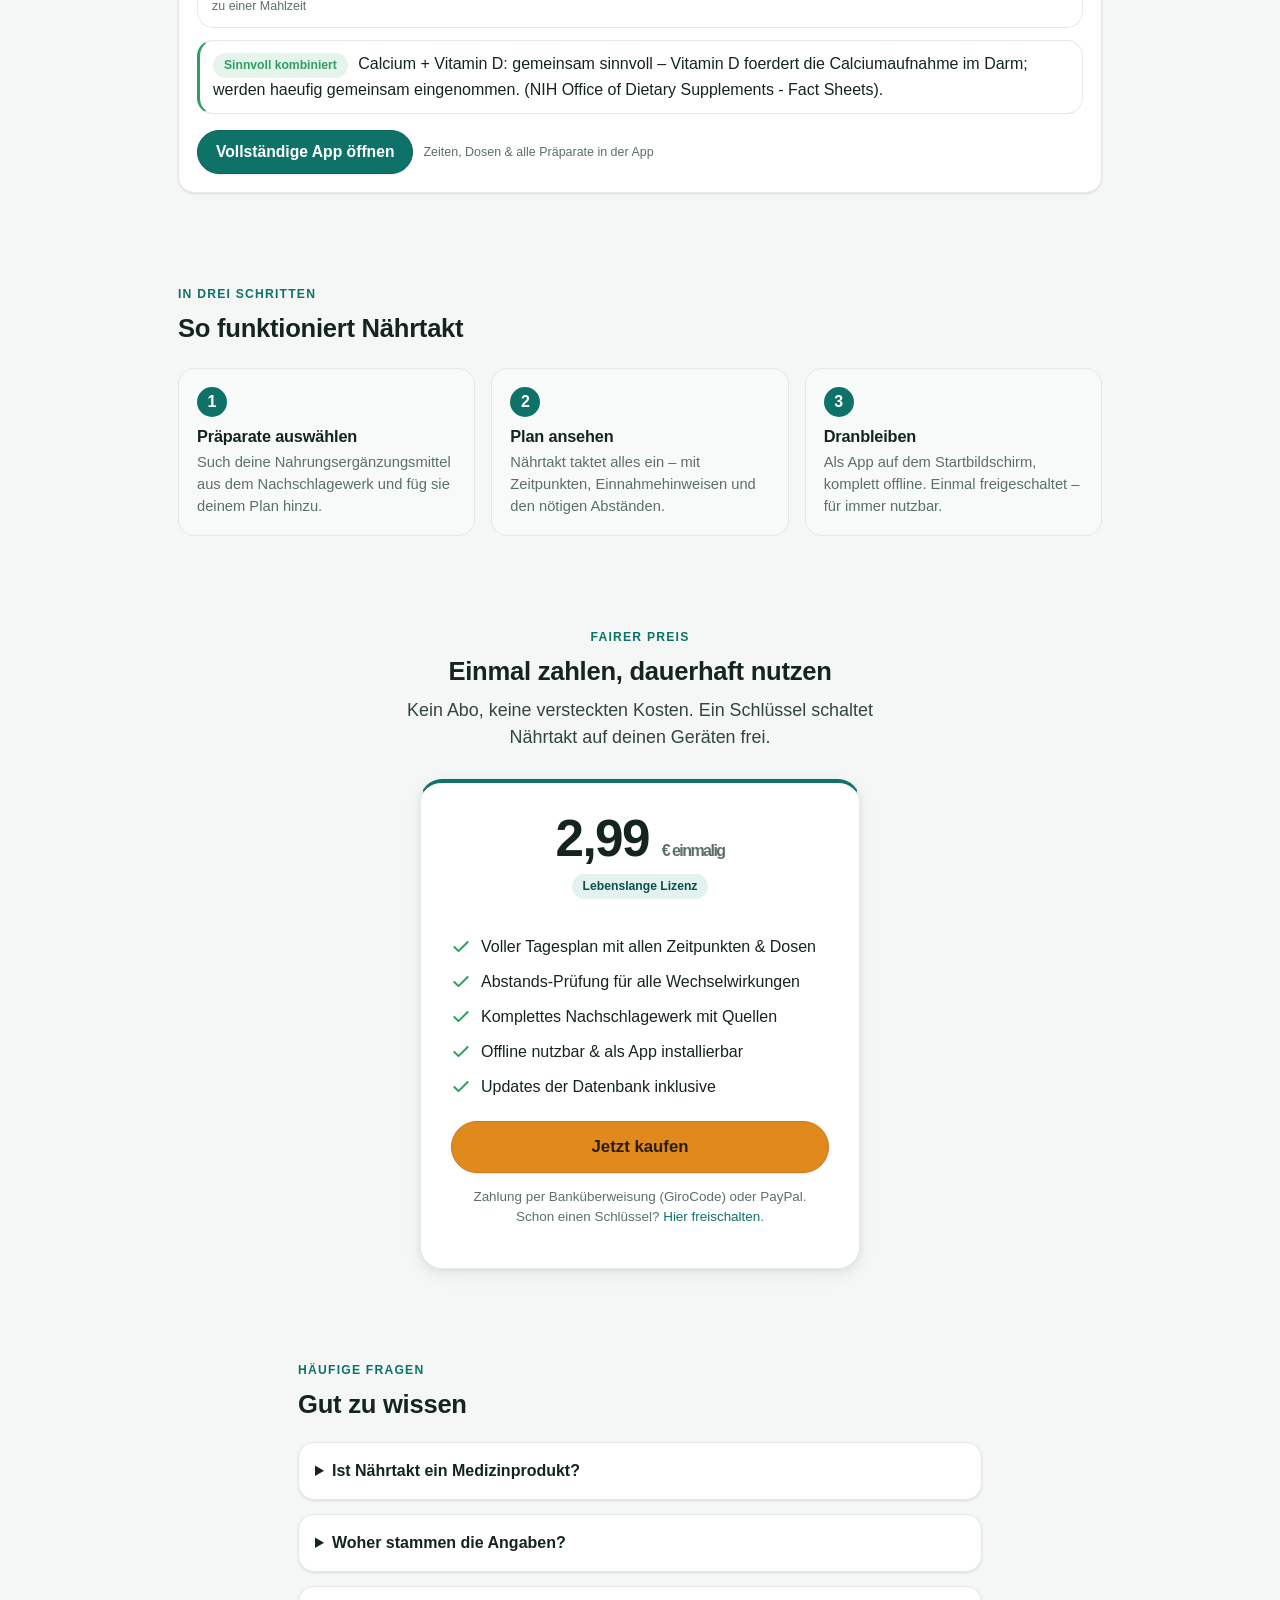
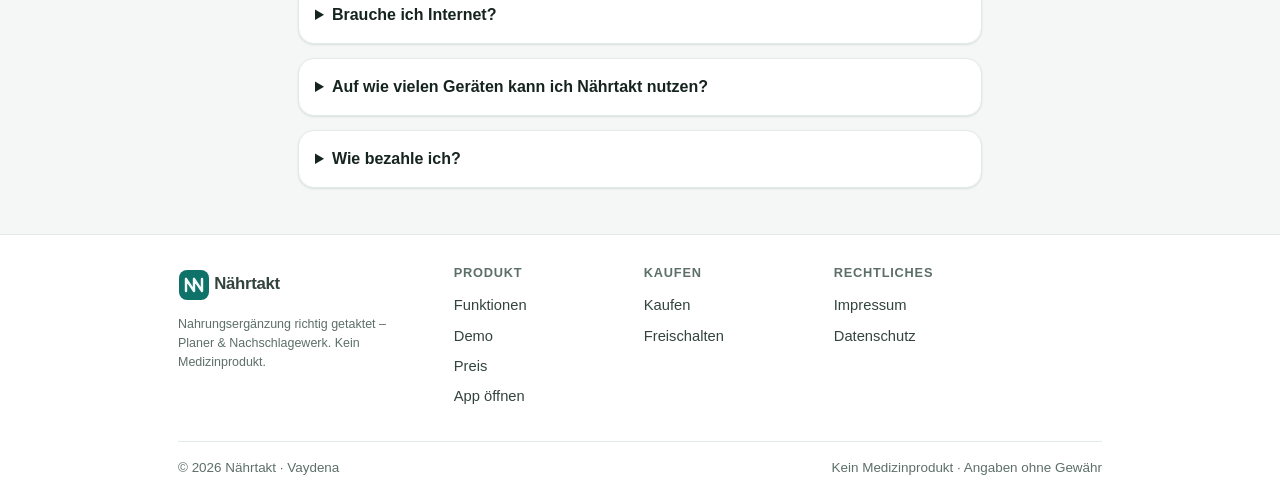
==== commit ba46fabb: "Preis der Einmal-Lizenz von 29 € auf 2,99 € gesenkt - config.js: price "2,99 €", priceValue 2.99 (ze" ====
--- a/naehrtakt-web/index.html
+++ b/naehrtakt-web/index.html
@@ -55,7 +55,7 @@
         <p class="lead">Nährtakt zeigt dir, <strong>wann</strong> und <strong>in welchen Abständen</strong> du deine
           Präparate am besten einnimmst – als übersichtlichen Tagesplan und als Nachschlagewerk mit belegten Angaben.</p>
         <div class="cta-row">
-          <a class="btn accent lg" href="#preis">Einmal kaufen – <span id="ctaPrice">29 €</span></a>
+          <a class="btn accent lg" href="#preis">Einmal kaufen – <span id="ctaPrice">2,99 €</span></a>
           <a class="btn ghost lg" href="#demo">Live ausprobieren</a>
         </div>
         <p class="cta-note">Einmalzahlung, kein Abo · offline nutzbar · als App installierbar · Zahlung per Überweisung oder PayPal</p>
@@ -151,7 +151,7 @@
           schaltet Nährtakt auf deinen Geräten frei.</p>
         <div class="price-wrap">
           <div class="price-card">
-            <div class="amount"><span id="priceAmount">29</span> <small>€ einmalig</small></div>
+            <div class="amount"><span id="priceAmount">2,99</span> <small>€ einmalig</small></div>
             <span class="badge primary once">Lebenslange Lizenz</span>
             <ul class="price-list">
               <li><svg width="20" height="20" viewBox="0 0 24 24" fill="none" stroke="currentColor" stroke-width="2.4" stroke-linecap="round" stroke-linejoin="round"><path d="M20 6 9 17l-5-5"/></svg><span>Voller Tagesplan mit allen Zeitpunkten &amp; Dosen</span></li>
@@ -248,7 +248,7 @@
 
   // Preis/Jahr aus Konfiguration
   try {
-    var pv = (C.priceValue != null) ? String(C.priceValue).replace(/\.00$/, "") : "29";
+    var pv = (C.priceValue != null) ? String(C.priceValue).replace(/\.00$/, "").replace(".", ",") : "2,99";
     var pa = document.getElementById("priceAmount"); if (pa) pa.textContent = pv;
     var cp = document.getElementById("ctaPrice"); if (cp) cp.textContent = C.price || (pv + " €");
     var yr = document.getElementById("year"); if (yr) yr.textContent = new Date().getFullYear();
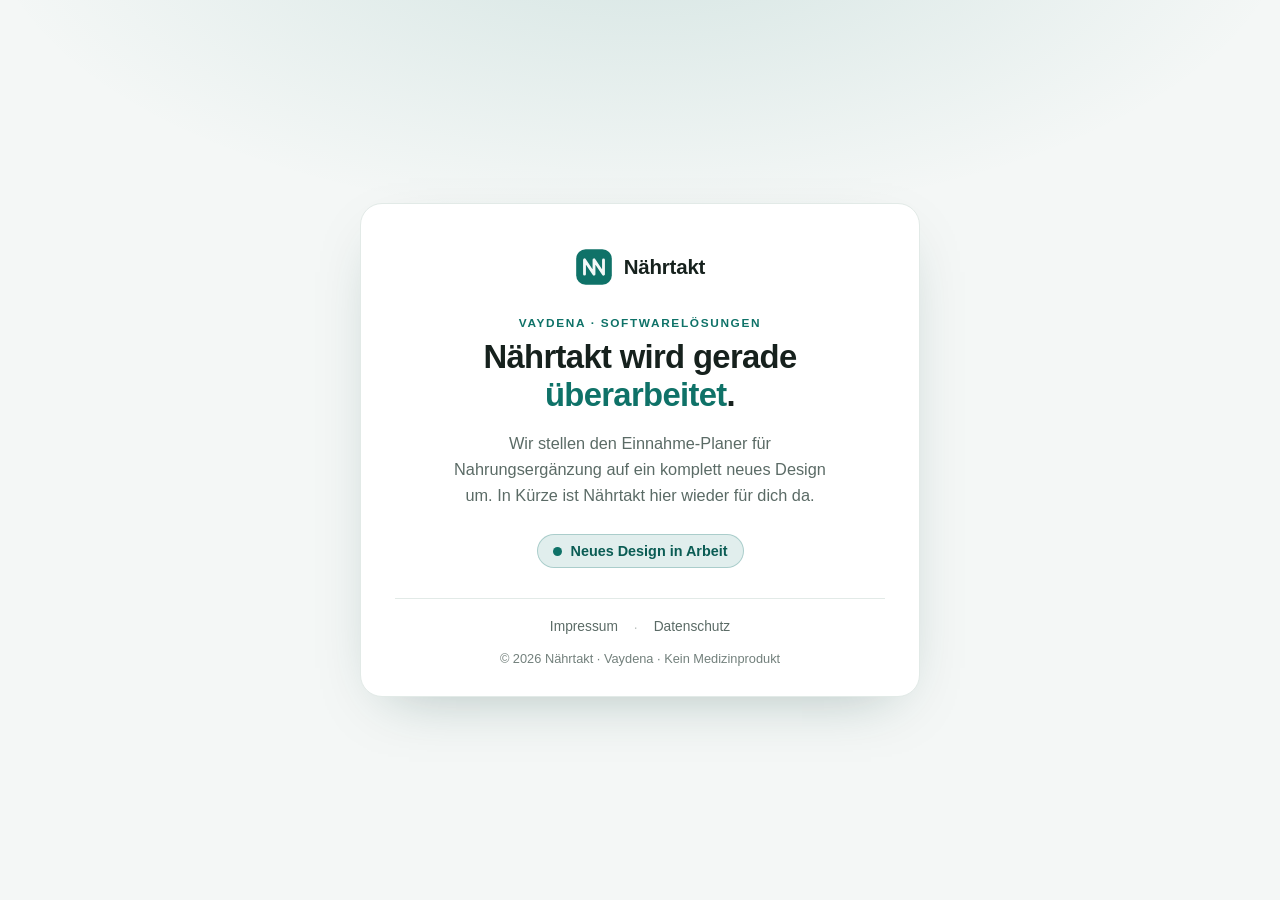
==== commit 79c3f2c8: "Live-Seite auf "Wird ueberarbeitet"-Platzhalter umstellen (Design v1 archiviert) Der alte NEM-Planer" ====
--- a/naehrtakt-web/index.html
+++ b/naehrtakt-web/index.html
@@ -5,354 +5,143 @@
 <meta name="viewport" content="width=device-width, initial-scale=1, viewport-fit=cover">
 <meta name="theme-color" content="#0f7268" media="(prefers-color-scheme: light)">
 <meta name="theme-color" content="#16211d" media="(prefers-color-scheme: dark)">
-<title>Nährtakt – Nahrungsergänzung richtig getaktet</title>
-<meta name="description" content="Nährtakt zeigt dir, wann und in welchen Abständen du deine Nahrungsergänzungsmittel am besten einnimmst – als Tagesplan und Nachschlagewerk. Offline nutzbar, kein Abo. Kein Medizinprodukt.">
-<meta name="robots" content="index,follow">
+<title>Nährtakt – wird überarbeitet</title>
+<meta name="description" content="Nährtakt wird gerade überarbeitet und kommt bald in neuem Gewand zurück.">
+<meta name="robots" content="noindex,follow">
 <link rel="canonical" href="https://naehrtakt.vaydena.de/">
-<meta property="og:type" content="website">
-<meta property="og:title" content="Nährtakt – Nahrungsergänzung richtig getaktet">
-<meta property="og:description" content="Tagesplan, Einnahme-Zeitpunkte und Sicherheits-Abstände für deine Nahrungsergänzungsmittel. Offline, ohne Abo.">
-<meta property="og:url" content="https://naehrtakt.vaydena.de/">
-<meta property="og:locale" content="de_DE">
-<link rel="manifest" href="manifest.webmanifest">
-<link rel="apple-touch-icon" href="assets/img/icon-180.png">
 <link rel="icon" href="assets/img/favicon.svg" type="image/svg+xml">
 <link rel="icon" href="assets/img/favicon-32.png" sizes="32x32">
-<link rel="stylesheet" href="assets/app.css">
-<link rel="stylesheet" href="assets/site.css">
+<link rel="apple-touch-icon" href="assets/img/icon-180.png">
+<style>
+  :root{
+    --primary:#0f7268; --primary-2:#0b5c54; --accent:#e08a1e;
+    --bg:#f4f7f6; --card:#ffffff; --ink:#16211d; --muted:#5b6b66; --line:#e2eae7;
+    --ring:rgba(15,114,104,.14);
+  }
+  @media (prefers-color-scheme: dark){
+    :root{
+      --bg:#101613; --card:#16211d; --ink:#eaf1ee; --muted:#9fb2ac; --line:#26332e;
+      --ring:rgba(255,255,255,.06);
+    }
+  }
+  *{box-sizing:border-box}
+  html,body{margin:0}
+  body{
+    min-height:100vh; min-height:100dvh;
+    display:flex; align-items:center; justify-content:center;
+    padding:32px 16px;
+    font-family:-apple-system,BlinkMacSystemFont,"Segoe UI",Roboto,Helvetica,Arial,sans-serif;
+    color:var(--ink);
+    background:
+      radial-gradient(1100px 520px at 50% -10%, var(--ring), transparent 60%),
+      var(--bg);
+    -webkit-font-smoothing:antialiased; text-rendering:optimizeLegibility;
+  }
+  .card{
+    width:100%; max-width:560px;
+    background:var(--card);
+    border:1px solid var(--line);
+    border-radius:22px;
+    padding:44px 34px 30px;
+    box-shadow:0 20px 60px -28px rgba(11,60,54,.35);
+    text-align:center;
+  }
+  .logo{
+    display:inline-flex; align-items:center; gap:11px;
+    font-weight:800; font-size:1.28rem; letter-spacing:-.01em;
+    color:var(--ink); text-decoration:none;
+  }
+  .logo svg{width:38px; height:38px; display:block}
+  .eyebrow{
+    margin:26px 0 0; font-size:.74rem; font-weight:700; letter-spacing:.14em;
+    text-transform:uppercase; color:var(--primary);
+  }
+  h1{
+    margin:.5rem 0 0; font-size:clamp(1.55rem,5vw,2.05rem); line-height:1.16;
+    letter-spacing:-.02em; font-weight:800;
+  }
+  h1 .hl{color:var(--primary)}
+  .lead{
+    margin:16px auto 0; max-width:44ch; color:var(--muted);
+    font-size:1.02rem; line-height:1.6;
+  }
+  .status{
+    margin:26px auto 0; display:inline-flex; align-items:center; gap:9px;
+    padding:8px 15px; border-radius:999px;
+    background:color-mix(in srgb, var(--primary) 12%, transparent);
+    border:1px solid color-mix(in srgb, var(--primary) 26%, transparent);
+    color:var(--primary-2); font-weight:600; font-size:.9rem;
+  }
+  @media (prefers-color-scheme: dark){ .status{color:#7fd8cc} }
+  .dot{
+    width:9px; height:9px; border-radius:50%; background:var(--primary);
+    box-shadow:0 0 0 0 var(--primary); animation:pulse 1.9s ease-out infinite;
+  }
+  @keyframes pulse{
+    0%{box-shadow:0 0 0 0 color-mix(in srgb, var(--primary) 55%, transparent)}
+    70%{box-shadow:0 0 0 11px transparent}
+    100%{box-shadow:0 0 0 0 transparent}
+  }
+  @media (prefers-reduced-motion: reduce){ .dot{animation:none} }
+  .divider{height:1px; background:var(--line); margin:30px 0 0}
+  .foot{
+    margin-top:20px; display:flex; flex-wrap:wrap; gap:6px 16px;
+    align-items:center; justify-content:center;
+    font-size:.86rem; color:var(--muted);
+  }
+  .foot a{color:var(--muted); text-decoration:none; border-bottom:1px solid transparent; transition:border-color .15s, color .15s}
+  .foot a:hover{color:var(--primary); border-bottom-color:var(--primary)}
+  .sep{opacity:.4}
+  .copy{width:100%; margin-top:10px; font-size:.8rem; opacity:.85}
+</style>
 </head>
 <body>
 
-<div class="site">
+  <main class="card">
+    <span class="logo" aria-label="Nährtakt">
+      <svg viewBox="0 0 32 32" aria-hidden="true">
+        <rect x="1" y="1" width="30" height="30" rx="8" fill="var(--primary)"/>
+        <path d="M8 22V10m0 0l8 12m0-12v12m0-12l8 12V10" fill="none" stroke="#fff" stroke-width="2.4" stroke-linecap="round" stroke-linejoin="round" opacity=".95"/>
+      </svg>
+      Nährtakt
+    </span>
 
-  <!-- ======================= Kopfzeile ======================= -->
-  <header class="site-header">
-    <div class="container bar">
-      <a class="brand" href="index.html" aria-label="Nährtakt Startseite">
-        <svg viewBox="0 0 32 32" aria-hidden="true">
-          <rect x="1" y="1" width="30" height="30" rx="8" fill="var(--primary)"/>
-          <path d="M8 22V10m0 0l8 12m0-12v12m0-12l8 12V10" fill="none" stroke="#fff" stroke-width="2.4" stroke-linecap="round" stroke-linejoin="round" opacity=".95"/>
-        </svg>
-        Nährtakt
-      </a>
-      <nav class="site-nav" aria-label="Hauptnavigation">
-        <a class="navlink hide-sm" href="#funktionen">Funktionen</a>
-        <a class="navlink hide-sm" href="#demo">Demo</a>
-        <a class="navlink hide-sm" href="#preis">Preis</a>
-        <a class="navlink" href="freischalten.html">Freischalten</a>
-        <a class="btn primary sm" href="app.html">Zur App</a>
-      </nav>
-    </div>
-  </header>
+    <p class="eyebrow">Vaydena · Softwarelösungen</p>
+    <h1>Nährtakt wird gerade <span class="hl">überarbeitet</span>.</h1>
+    <p class="lead">Wir stellen den Einnahme-Planer für Nahrungsergänzung auf ein
+      komplett neues Design um. In Kürze ist Nährtakt hier wieder für dich da.</p>
 
-  <main>
+    <span class="status"><span class="dot" aria-hidden="true"></span>Neues Design in Arbeit</span>
 
-    <!-- ======================= Hero ======================= -->
-    <section class="hero">
-      <div class="container">
-        <p class="eyebrow">Planer &amp; Nachschlagewerk</p>
-        <h1>Nahrungsergänzung <span class="hl">richtig getaktet</span>.</h1>
-        <p class="lead">Nährtakt zeigt dir, <strong>wann</strong> und <strong>in welchen Abständen</strong> du deine
-          Präparate am besten einnimmst – als übersichtlichen Tagesplan und als Nachschlagewerk mit belegten Angaben.</p>
-        <div class="cta-row">
-          <a class="btn accent lg" href="#preis">Einmal kaufen – <span id="ctaPrice">2,99 €</span></a>
-          <a class="btn ghost lg" href="#demo">Live ausprobieren</a>
-        </div>
-        <p class="cta-note">Einmalzahlung, kein Abo · offline nutzbar · als App installierbar · Zahlung per Überweisung oder PayPal</p>
-      </div>
-    </section>
-
-    <!-- ======================= Med-Hinweis ======================= -->
-    <section class="section tight" aria-label="Rechtlicher Hinweis">
-      <div class="container">
-        <div class="med-note">
-          <svg width="22" height="22" viewBox="0 0 24 24" fill="none" stroke="currentColor" stroke-width="2" stroke-linecap="round" stroke-linejoin="round" aria-hidden="true">
-            <circle cx="12" cy="12" r="9"/><path d="M12 8h.01M11 12h1v4h1"/>
-          </svg>
-          <div><strong>Kein Medizinprodukt.</strong> Nährtakt liefert allgemeine Informationen zu Einnahme-Zeitpunkten und
-            Abständen – keine Heil-, Therapie- oder Indikationsaussagen. Alle Zahlen stammen aus belegten Quellen
-            (BfR, EFSA, DGE, NIH ODS, Verbraucherzentrale). Bei gesundheitlichen Fragen wende dich an Ärztin/Arzt oder Apotheke.</div>
-        </div>
-      </div>
-    </section>
-
-    <!-- ======================= Funktionen ======================= -->
-    <section class="section" id="funktionen">
-      <div class="container">
-        <p class="eyebrow">Was Nährtakt kann</p>
-        <h2>Drei Dinge, klar geregelt</h2>
-        <p class="lead" style="max-width:56ch;margin-bottom:28px">Aus deiner Auswahl entsteht ein Tagesplan, der
-          Zeitpunkte und Sicherheits­abstände automatisch berücksichtigt.</p>
-        <div class="feature-grid">
-          <div class="feature">
-            <div class="fi"><svg width="26" height="26" viewBox="0 0 24 24" fill="none" stroke="currentColor" stroke-width="2" stroke-linecap="round" stroke-linejoin="round"><rect x="3" y="4" width="18" height="17" rx="2.5"/><path d="M3 9h18M8 2v4M16 2v4M8 14h3M8 17.5h6"/></svg></div>
-            <h3>Tagesplan</h3>
-            <p>Morgens, mittags, abends, vor dem Schlafen: Nährtakt verteilt deine Präparate auf sinnvolle Zeitpunkte –
-              mit Hinweis, ob nüchtern oder zur Mahlzeit.</p>
-          </div>
-          <div class="feature">
-            <div class="fi"><svg width="26" height="26" viewBox="0 0 24 24" fill="none" stroke="currentColor" stroke-width="2" stroke-linecap="round" stroke-linejoin="round"><path d="M5 12h4l2-7 3 14 2-7h3"/></svg></div>
-            <h3>Sichere Abstände</h3>
-            <p>Manche Stoffe stören sich gegenseitig – etwa Eisen und Calcium. Nährtakt trennt sie automatisch und nennt
-              den empfohlenen Abstand, mit Quelle.</p>
-          </div>
-          <div class="feature">
-            <div class="fi"><svg width="26" height="26" viewBox="0 0 24 24" fill="none" stroke="currentColor" stroke-width="2" stroke-linecap="round" stroke-linejoin="round"><path d="M4 5.5A2.5 2.5 0 0 1 6.5 3H20v15H6.5A2.5 2.5 0 0 0 4 20.5z"/><path d="M4 5.5V20.5"/></svg></div>
-            <h3>Nachschlagewerk</h3>
-            <p>Über 30 Vitamine, Mineralstoffe &amp; Co. mit Häufigkeit, Einnahme­hinweis und Höchstmengen – jede Angabe
-              mit belegter Quelle.</p>
-          </div>
-        </div>
-      </div>
-    </section>
-
-    <!-- ======================= Live-Demo ======================= -->
-    <section class="section" id="demo">
-      <div class="container">
-        <p class="eyebrow">Ausprobieren – ohne Anmeldung</p>
-        <h2>Wähl deine Präparate</h2>
-        <p class="lead" style="max-width:56ch;margin-bottom:20px">Tippe ein paar an – der Plan darunter aktualisiert sich
-          sofort. Genau diese Engine steckt in der App.</p>
-
-        <div class="demo">
-          <div class="demo-head">
-            <svg width="20" height="20" viewBox="0 0 24 24" fill="none" stroke="currentColor" stroke-width="2" stroke-linecap="round"><circle cx="11" cy="11" r="7"/><path d="M21 21l-4.3-4.3"/></svg>
-            <span>Beliebte Kombinationen antippen</span>
-          </div>
-          <div class="chips" id="demoChips" role="group" aria-label="Präparate auswählen"></div>
-          <div class="out" id="demoOut" aria-live="polite"></div>
-          <div class="row wrap-row" style="margin-top:16px">
-            <a class="btn primary" href="app.html">Vollständige App öffnen</a>
-            <span class="muted tiny">Zeiten, Dosen &amp; alle Präparate in der App</span>
-          </div>
-        </div>
-      </div>
-    </section>
-
-    <!-- ======================= So funktioniert's ======================= -->
-    <section class="section" id="so">
-      <div class="container">
-        <p class="eyebrow">In drei Schritten</p>
-        <h2>So funktioniert Nährtakt</h2>
-        <div class="steps" style="margin-top:24px">
-          <div class="step"><div class="n">1</div><h3>Präparate auswählen</h3><p>Such deine Nahrungsergänzungsmittel aus dem Nachschlagewerk und füg sie deinem Plan hinzu.</p></div>
-          <div class="step"><div class="n">2</div><h3>Plan ansehen</h3><p>Nährtakt taktet alles ein – mit Zeitpunkten, Einnahme­hinweisen und den nötigen Abständen.</p></div>
-          <div class="step"><div class="n">3</div><h3>Dranbleiben</h3><p>Als App auf dem Startbildschirm, komplett offline. Einmal freigeschaltet – für immer nutzbar.</p></div>
-        </div>
-      </div>
-    </section>
-
-    <!-- ======================= Preis ======================= -->
-    <section class="section" id="preis">
-      <div class="container">
-        <p class="eyebrow center" style="text-align:center">Fairer Preis</p>
-        <h2 class="center">Einmal zahlen, dauerhaft nutzen</h2>
-        <p class="lead center" style="max-width:48ch;margin:0 auto 28px">Kein Abo, keine versteckten Kosten. Ein Schlüssel
-          schaltet Nährtakt auf deinen Geräten frei.</p>
-        <div class="price-wrap">
-          <div class="price-card">
-            <div class="amount"><span id="priceAmount">2,99</span> <small>€ einmalig</small></div>
-            <span class="badge primary once">Lebenslange Lizenz</span>
-            <ul class="price-list">
-              <li><svg width="20" height="20" viewBox="0 0 24 24" fill="none" stroke="currentColor" stroke-width="2.4" stroke-linecap="round" stroke-linejoin="round"><path d="M20 6 9 17l-5-5"/></svg><span>Voller Tagesplan mit allen Zeitpunkten &amp; Dosen</span></li>
-              <li><svg width="20" height="20" viewBox="0 0 24 24" fill="none" stroke="currentColor" stroke-width="2.4" stroke-linecap="round" stroke-linejoin="round"><path d="M20 6 9 17l-5-5"/></svg><span>Abstands-Prüfung für alle Wechselwirkungen</span></li>
-              <li><svg width="20" height="20" viewBox="0 0 24 24" fill="none" stroke="currentColor" stroke-width="2.4" stroke-linecap="round" stroke-linejoin="round"><path d="M20 6 9 17l-5-5"/></svg><span>Komplettes Nachschlagewerk mit Quellen</span></li>
-              <li><svg width="20" height="20" viewBox="0 0 24 24" fill="none" stroke="currentColor" stroke-width="2.4" stroke-linecap="round" stroke-linejoin="round"><path d="M20 6 9 17l-5-5"/></svg><span>Offline nutzbar &amp; als App installierbar</span></li>
-              <li><svg width="20" height="20" viewBox="0 0 24 24" fill="none" stroke="currentColor" stroke-width="2.4" stroke-linecap="round" stroke-linejoin="round"><path d="M20 6 9 17l-5-5"/></svg><span>Updates der Datenbank inklusive</span></li>
-            </ul>
-            <a class="btn accent block lg" href="zahlung.html">Jetzt kaufen</a>
-            <p class="cta-note" style="text-align:center;margin-top:14px">Zahlung per Banküberweisung (GiroCode) oder PayPal.<br>
-              Schon einen Schlüssel? <a href="freischalten.html">Hier freischalten</a>.</p>
-          </div>
-        </div>
-      </div>
-    </section>
-
-    <!-- ======================= FAQ ======================= -->
-    <section class="section" id="faq">
-      <div class="container narrow">
-        <p class="eyebrow">Häufige Fragen</p>
-        <h2>Gut zu wissen</h2>
-        <div class="stack" style="margin-top:22px">
-          <details class="card"><summary><strong>Ist Nährtakt ein Medizinprodukt?</strong></summary>
-            <p class="muted" style="margin-top:10px">Nein. Nährtakt ist ein Informations- und Planungswerkzeug für
-              Nahrungsergänzungsmittel und trifft keine Heil- oder Therapieaussagen. Die Angaben ersetzen keine ärztliche
-              oder apothekerliche Beratung.</p></details>
-          <details class="card"><summary><strong>Woher stammen die Angaben?</strong></summary>
-            <p class="muted" style="margin-top:10px">Ausschließlich aus belegten, öffentlich zugänglichen Quellen: BfR
-              (Höchstmengen), EFSA/SCF (Upper Levels), DGE, NIH Office of Dietary Supplements und der Verbraucherzentrale.
-              Jede Angabe ist im Nachschlagewerk mit Quelle hinterlegt.</p></details>
-          <details class="card"><summary><strong>Brauche ich Internet?</strong></summary>
-            <p class="muted" style="margin-top:10px">Nur einmal zum Freischalten. Danach läuft Nährtakt vollständig offline
-              – die Daten liegen auf deinem Gerät. Du kannst die App auf dem Startbildschirm installieren.</p></details>
-          <details class="card"><summary><strong>Auf wie vielen Geräten kann ich Nährtakt nutzen?</strong></summary>
-            <p class="muted" style="margin-top:10px">Ein Schlüssel gilt für mehrere deiner Geräte. Freischalten geht ganz
-              einfach über <a href="freischalten.html">Freischalten</a> mit deinem Lizenzschlüssel.</p></details>
-          <details class="card"><summary><strong>Wie bezahle ich?</strong></summary>
-            <p class="muted" style="margin-top:10px">Per Banküberweisung – bequem mit dem GiroCode zum Abscannen – oder per
-              PayPal. Nach Zahlungseingang erhältst du deinen Lizenzschlüssel per E-Mail.</p></details>
-        </div>
-      </div>
-    </section>
-
+    <div class="divider"></div>
+    <nav class="foot" aria-label="Rechtliches">
+      <a href="impressum.html">Impressum</a>
+      <span class="sep" aria-hidden="true">·</span>
+      <a href="datenschutz.html">Datenschutz</a>
+      <span class="copy">© <span id="year">2026</span> Nährtakt · Vaydena · Kein Medizinprodukt</span>
+    </nav>
   </main>
 
-  <!-- ======================= Footer ======================= -->
-  <footer class="site-footer">
-    <div class="container">
-      <div class="cols">
-        <div class="fcol">
-          <a class="brand" href="index.html" style="font-size:1.05rem">
-            <svg viewBox="0 0 32 32" aria-hidden="true">
-              <rect x="1" y="1" width="30" height="30" rx="8" fill="var(--primary)"/>
-              <path d="M8 22V10m0 0l8 12m0-12v12m0-12l8 12V10" fill="none" stroke="#fff" stroke-width="2.4" stroke-linecap="round" stroke-linejoin="round" opacity=".95"/>
-            </svg>
-            Nährtakt
-          </a>
-          <p class="muted tiny" style="margin-top:10px;max-width:34ch">Nahrungsergänzung richtig getaktet – Planer &amp;
-            Nachschlagewerk. Kein Medizinprodukt.</p>
-        </div>
-        <div class="fcol">
-          <h4>Produkt</h4>
-          <a href="#funktionen">Funktionen</a>
-          <a href="#demo">Demo</a>
-          <a href="#preis">Preis</a>
-          <a href="app.html">App öffnen</a>
-        </div>
-        <div class="fcol">
-          <h4>Kaufen</h4>
-          <a href="zahlung.html">Kaufen</a>
-          <a href="freischalten.html">Freischalten</a>
-        </div>
-        <div class="fcol">
-          <h4>Rechtliches</h4>
-          <a href="impressum.html">Impressum</a>
-          <a href="datenschutz.html">Datenschutz</a>
-        </div>
-      </div>
-      <div class="fbot">
-        <span>© <span id="year">2026</span> Nährtakt · Vaydena</span>
-        <span>Kein Medizinprodukt · Angaben ohne Gewähr</span>
-      </div>
-    </div>
-  </footer>
+<script>
+  (function(){
+    "use strict";
+    try{ document.getElementById("year").textContent = new Date().getFullYear(); }catch(e){}
 
-</div>
-
-<script src="assets/config.js"></script>
-<script src="assets/engine.js"></script>
-<script>
-(function () {
-  "use strict";
-  var C = window.NT_CONFIG || {};
-
-  // Preis/Jahr aus Konfiguration
-  try {
-    var pv = (C.priceValue != null) ? String(C.priceValue).replace(/\.00$/, "").replace(".", ",") : "2,99";
-    var pa = document.getElementById("priceAmount"); if (pa) pa.textContent = pv;
-    var cp = document.getElementById("ctaPrice"); if (cp) cp.textContent = C.price || (pv + " €");
-    var yr = document.getElementById("year"); if (yr) yr.textContent = new Date().getFullYear();
-  } catch (e) {}
-
-  // ---------- Mini-Demo mit der echten Engine ----------
-  var E = window.NaehrtaktEngine;
-  var chipsEl = document.getElementById("demoChips");
-  var outEl = document.getElementById("demoOut");
-  if (!E || !chipsEl || !outEl) return;
-
-  // Kuratierte, aussagekräftige Auswahl (zeigt Abstand + Synergie)
-  var DEMO = ["eisen", "calcium", "vitamin-c", "vitamin-d", "magnesium", "zink", "omega-3", "melatonin"];
-  var PRESELECT = ["eisen", "calcium", "vitamin-d"];
-  var selected = {};
-  PRESELECT.forEach(function (id) { selected[id] = true; });
-
-  var esc = function (s) { return String(s == null ? "" : s).replace(/[&<>"]/g, function (c) {
-    return { "&": "&amp;", "<": "&lt;", ">": "&gt;", '"': "&quot;" }[c]; }); };
-
-  function render(db) {
-    var byId = {};
-    (db.supplements || []).forEach(function (s) { byId[s.id] = s; });
-
-    // Chips
-    chipsEl.innerHTML = "";
-    DEMO.forEach(function (id) {
-      var s = byId[id]; if (!s) return;
-      var b = document.createElement("button");
-      b.type = "button";
-      b.className = "chip";
-      b.setAttribute("aria-pressed", selected[id] ? "true" : "false");
-      b.textContent = s.name;
-      b.addEventListener("click", function () {
-        selected[id] = !selected[id];
-        b.setAttribute("aria-pressed", selected[id] ? "true" : "false");
-        update(db);
-      });
-      chipsEl.appendChild(b);
-    });
-    update(db);
-  }
-
-  function update(db) {
-    var sel = Object.keys(selected).filter(function (id) { return selected[id]; }).map(function (id) { return { id: id }; });
-    if (sel.length === 0) {
-      outEl.innerHTML = '<p class="muted" style="margin:8px 0 0">Wähle oben mindestens ein Präparat aus.</p>';
-      return;
-    }
-    var plan = E.buildPlan(db, sel, {});
-    var html = "";
-
-    // Timeline (kompakt)
-    html += '<div class="stack" style="margin-top:4px">';
-    plan.slots.forEach(function (slot) {
-      html += '<div class="card flat" style="padding:12px 14px;border:1px solid var(--line)">';
-      html += '<div class="spread" style="margin-bottom:8px"><strong>' + esc(slot.label) + '</strong>' +
-              '<span class="badge">' + esc(slot.time) + '</span></div>';
-      html += '<div class="row wrap-row">';
-      slot.items.forEach(function (it) {
-        html += '<span class="badge primary">' + esc(it.name) + '</span>';
-      });
-      html += '</div>';
-      // Einnahme-Hinweis pro Slot (kompakt: erster abweichender Hinweis)
-      var wf = slot.items.map(function (it) { return it.withFoodLabel; }).filter(Boolean);
-      if (wf.length) {
-        var uniq = wf.filter(function (v, i, a) { return a.indexOf(v) === i; });
-        html += '<p class="muted tiny" style="margin:8px 0 0">' + esc(uniq.join(" · ")) + '</p>';
+    // Übergang sauber machen: einen evtl. noch installierten Service-Worker der
+    // alten App abmelden und dessen Offline-Caches leeren, damit Rückkehrer und
+    // installierte PWA-Clients die frische Platzhalterseite sehen (nicht die
+    // gecachte alte App). Die neue sw.js zerstört sich zusätzlich selbst.
+    try{
+      if ("serviceWorker" in navigator){
+        navigator.serviceWorker.getRegistrations()
+          .then(function(rs){ rs.forEach(function(r){ r.unregister(); }); })
+          .catch(function(){});
       }
-      html += '</div>';
-    });
-    html += '</div>';
-
-    // Abstands-Warnungen (das Kernversprechen)
-    if (plan.warnings && plan.warnings.length) {
-      html += '<div class="stack" style="margin-top:12px">';
-      plan.warnings.forEach(function (w) {
-        var lvl = w.level === "danger" ? "danger" : "warn";
-        html += '<div class="card flat" style="padding:11px 13px;border-left:3px solid var(--' + lvl + ')">' +
-                '<span class="badge ' + lvl + '">Abstand</span> <span style="margin-left:6px">' + esc(w.text) + '</span></div>';
-      });
-      html += '</div>';
-    }
-
-    // Synergien (positiv)
-    if (plan.synergies && plan.synergies.length) {
-      html += '<div class="stack" style="margin-top:12px">';
-      plan.synergies.forEach(function (sy) {
-        html += '<div class="card flat" style="padding:11px 13px;border-left:3px solid var(--ok)">' +
-                '<span class="badge ok">Sinnvoll kombiniert</span> <span style="margin-left:6px">' + esc(sy.text) + '</span></div>';
-      });
-      html += '</div>';
-    }
-
-    outEl.innerHTML = html;
-  }
-
-  fetch("assets/data/supplements.json", { cache: "no-cache" })
-    .then(function (r) { return r.json(); })
-    .then(function (db) { render(db); })
-    .catch(function () {
-      outEl.innerHTML = '<p class="muted">Demo konnte nicht geladen werden. <a href="app.html">Zur App</a>.</p>';
-    });
-})();
+      if (window.caches && caches.keys){
+        caches.keys().then(function(ks){ ks.forEach(function(k){ caches.delete(k); }); }).catch(function(){});
+      }
+    }catch(e){}
+  })();
 </script>
 
 </body>
